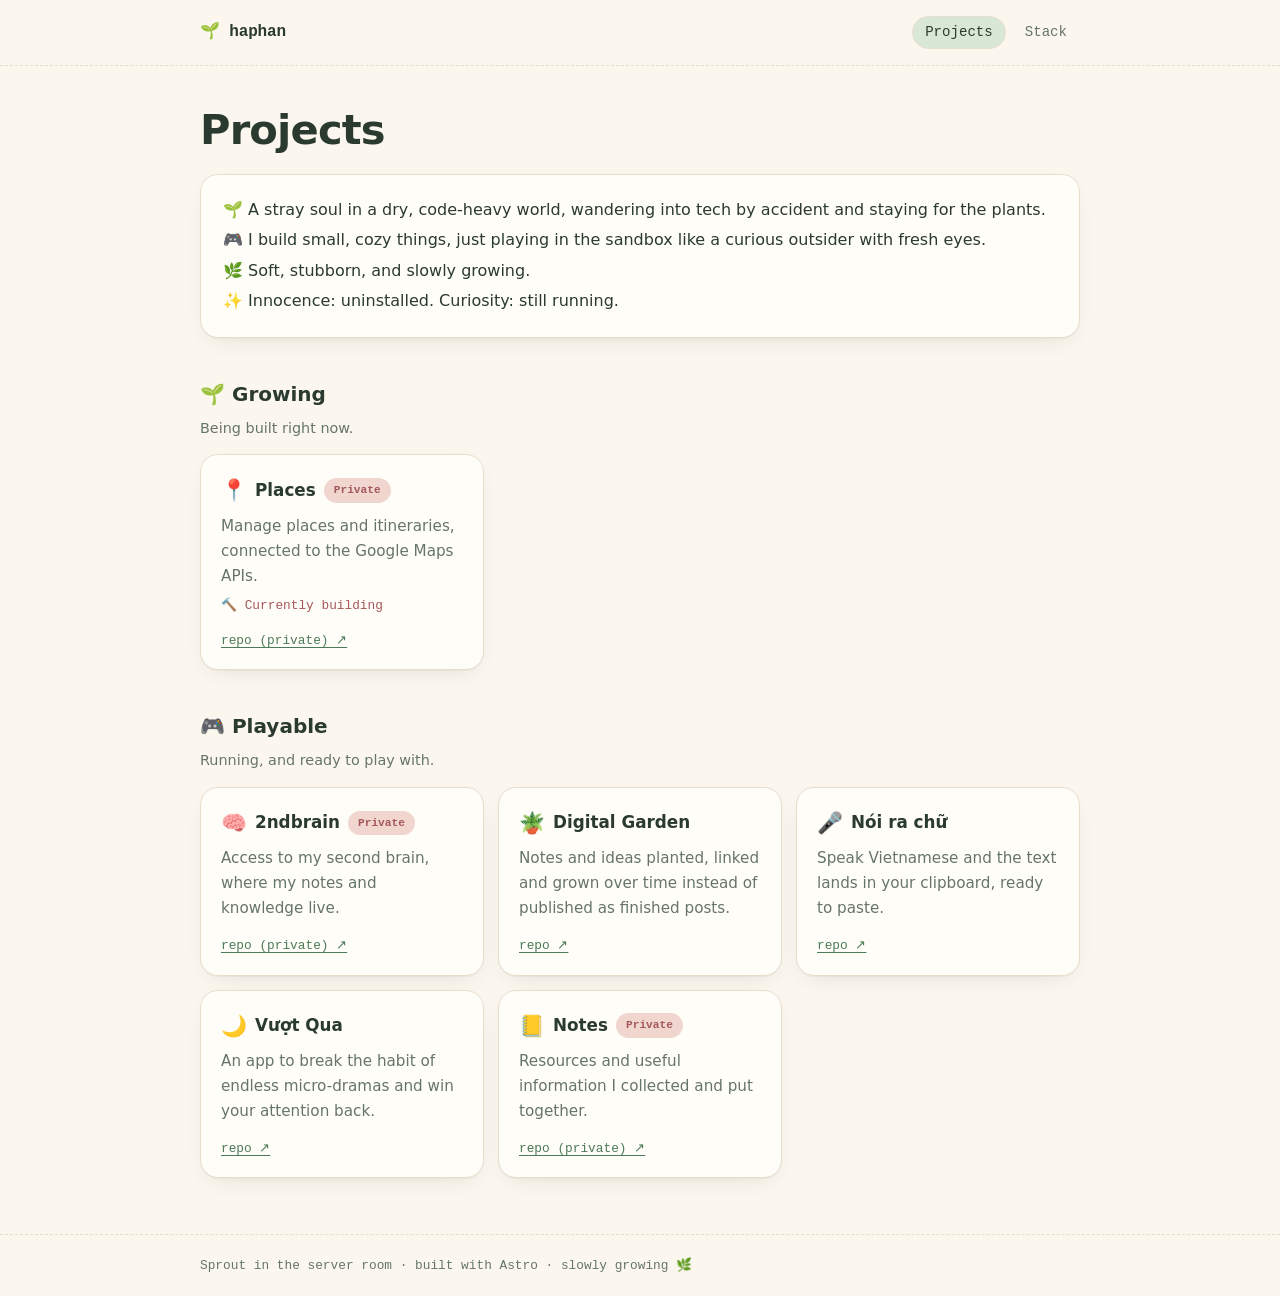
==== index.html @ ba57f2a8 "Add Projects and Stack pages (static build) Co-Authored-By: Claude Sonnet 5.5 <noreply@anthropic.com" ====
<!doctype html><title>Redirecting to: /projects/</title><meta http-equiv="refresh" content="0;url=/projects/"><meta name="robots" content="noindex"><link rel="canonical" href="https://haphanhp.github.io/projects/"><body>	<a href="/projects/">Redirecting from <code>/</code> to <code>/projects/</code></a></body>
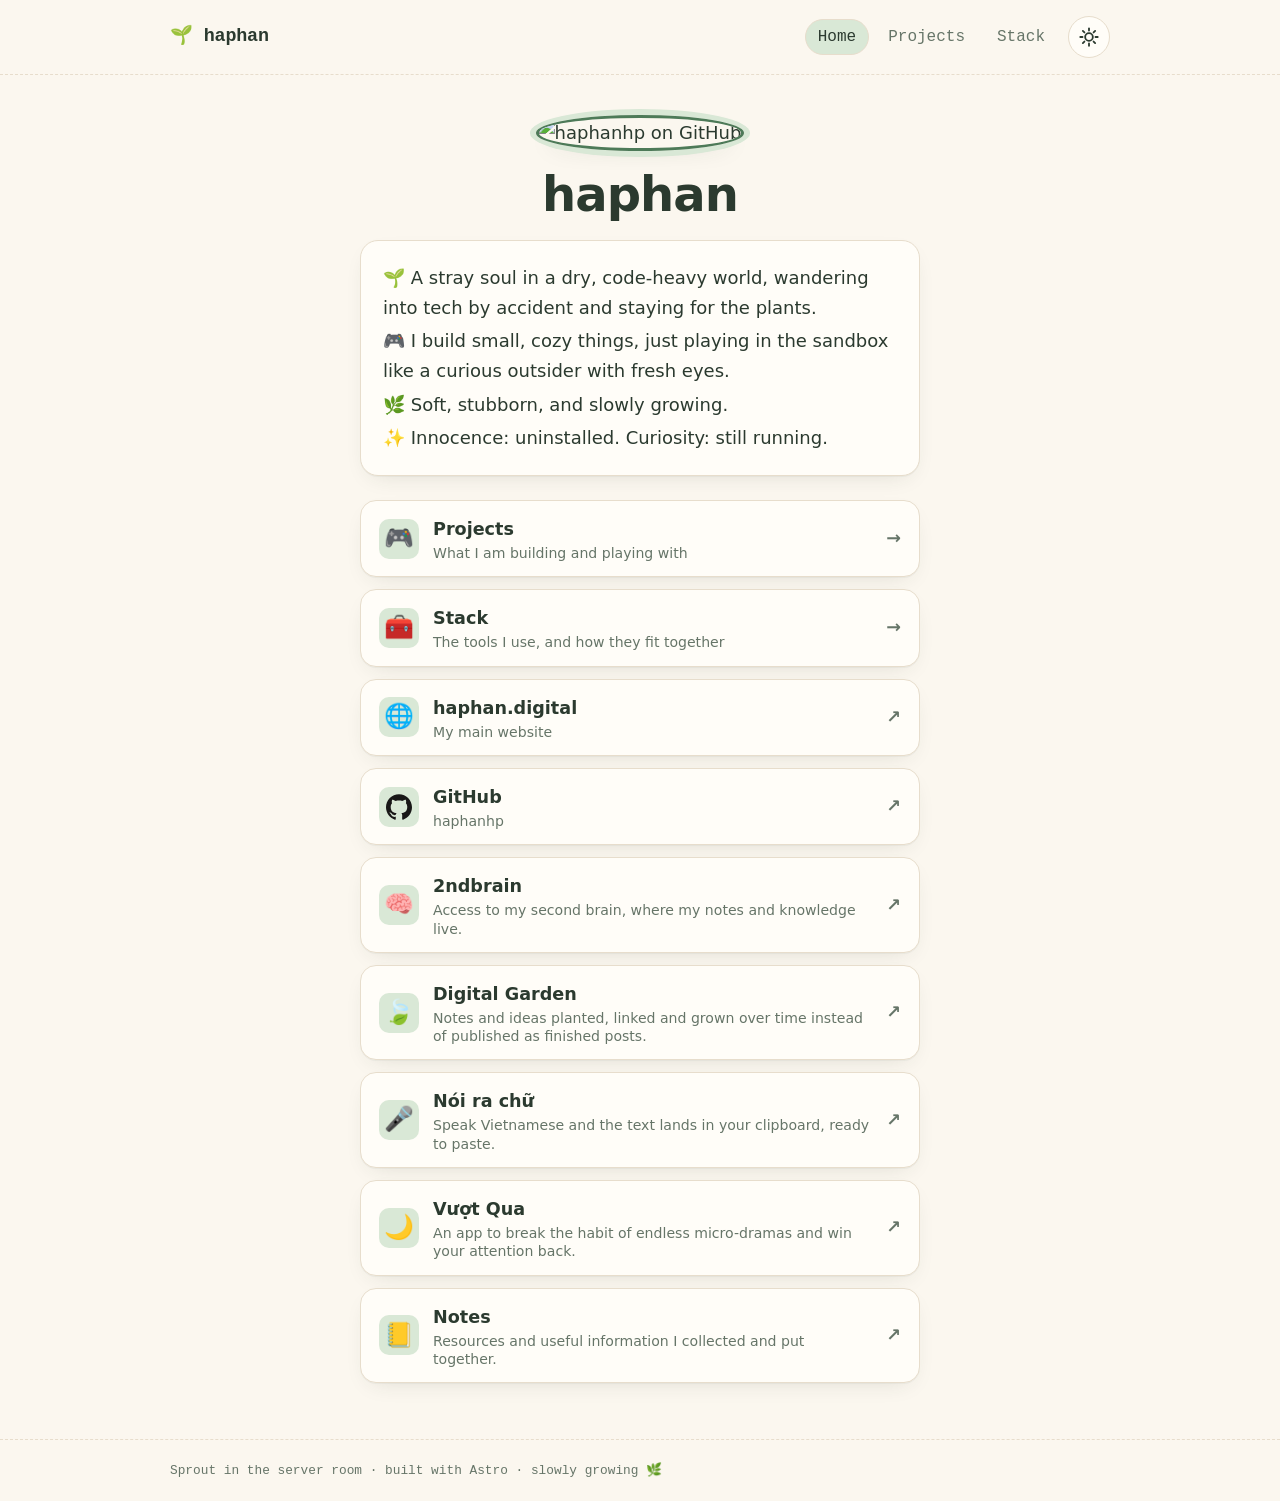
==== commit e07cdd27: "Update pages: home linktree, correct VS Code logo, hover glow, lighter dark surfaces Co-Authored-By:" ====
--- a/index.html
+++ b/index.html
@@ -1 +1,25 @@
-<!doctype html><title>Redirecting to: /projects/</title><meta http-equiv="refresh" content="0;url=/projects/"><meta name="robots" content="noindex"><link rel="canonical" href="https://haphanhp.github.io/projects/"><body>	<a href="/projects/">Redirecting from <code>/</code> to <code>/projects/</code></a></body>+<!DOCTYPE html><html lang="en"> <head><meta charset="utf-8"><meta name="viewport" content="width=device-width, initial-scale=1"><title>Home · haphan</title><meta name="description" content="Small, cozy things, slowly growing."><meta name="color-scheme" content="light dark"><script>
+      (function () {
+        try {
+          var t = null;
+          try { t = localStorage.getItem("theme"); } catch (e) {}
+          if (t !== "light" && t !== "dark") t = window.matchMedia("(prefers-color-scheme: dark)").matches ? "dark" : "light";
+          document.documentElement.setAttribute("data-theme", t);
+        } catch (e) {}
+      })();
+    </script><link rel="icon" type="image/svg+xml" href="/favicon.svg"><link rel="stylesheet" href="/_astro/index._PMOtdfF.css"></head> <body> <header class="site-header"> <a class="brand" href="https://haphan.digital" rel="noopener" title="haphan.digital"><span class="sprout" aria-hidden="true">🌱</span> haphan</a> <div class="header-right"> <nav aria-label="Main"> <a href="/" aria-current="page">Home</a><a href="/projects/">Projects</a><a href="/stack/">Stack</a> </nav> <button class="theme-toggle" id="theme-toggle" type="button" aria-label="Switch between light and dark mode" title="Light / dark mode"> <svg class="sun" viewBox="0 0 24 24" fill="none" stroke="currentColor" stroke-width="2" stroke-linecap="round" aria-hidden="true"><circle cx="12" cy="12" r="4.2"></circle><path d="M12 2.5v2.4M12 19.1v2.4M2.5 12h2.4M19.1 12h2.4M5.3 5.3l1.7 1.7M17 17l1.7 1.7M5.3 18.7L7 17M17 7l1.7-1.7"></path></svg> <svg class="moon" viewBox="0 0 24 24" fill="none" stroke="currentColor" stroke-width="2" stroke-linecap="round" stroke-linejoin="round" aria-hidden="true"><path d="M20.5 14.2A8.5 8.5 0 1 1 9.8 3.5a6.8 6.8 0 0 0 10.7 10.7z"></path></svg> </button> </div> </header> <script>
+      (function () {
+        var root = document.documentElement;
+        var btn = document.getElementById("theme-toggle");
+        function current() {
+          var t = root.getAttribute("data-theme");
+          if (t) return t;
+          return window.matchMedia("(prefers-color-scheme: dark)").matches ? "dark" : "light";
+        }
+        btn.addEventListener("click", function () {
+          var next = current() === "dark" ? "light" : "dark";
+          root.setAttribute("data-theme", next);
+          try { localStorage.setItem("theme", next); } catch (e) {}
+        });
+      })();
+    </script> <main>  <div class="home"> <img class="avatar" src="https://github.com/haphanhp.png?size=224" alt="haphanhp on GitHub" width="112" height="112"> <h1>haphan</h1> <div class="bio"> <p>🌱 A stray soul in a dry, code-heavy world, wandering into tech by accident and staying for the plants.</p> <p>🎮 I build small, cozy things, just playing in the sandbox like a curious outsider with fresh eyes.</p> <p>🌿 Soft, stubborn, and slowly growing.</p> <p>✨ Innocence: uninstalled. Curiosity: still running.</p> </div> <ul class="links"> <li> <a class="link-btn" href="/projects/"> <span class="lb-icon" aria-hidden="true">🎮</span> <span>Projects<small>What I am building and playing with</small></span> <span class="arrow" aria-hidden="true">→</span> </a> </li><li> <a class="link-btn" href="/stack/"> <span class="lb-icon" aria-hidden="true">🧰</span> <span>Stack<small>The tools I use, and how they fit together</small></span> <span class="arrow" aria-hidden="true">→</span> </a> </li><li> <a class="link-btn" href="https://haphan.digital" target="_blank" rel="noopener"> <span class="lb-icon" aria-hidden="true">🌐</span> <span>haphan.digital<small>My main website</small></span> <span class="arrow" aria-hidden="true">↗</span> </a> </li><li> <a class="link-btn" href="https://github.com/haphanhp" target="_blank" rel="noopener"> <span class="lb-icon" aria-hidden="true"><img src="/logos/github.svg" alt=""></span> <span>GitHub<small>haphanhp</small></span> <span class="arrow" aria-hidden="true">↗</span> </a> </li><li> <a class="link-btn" href="https://2ndbrain.haphan.digital/" target="_blank" rel="noopener"> <span class="lb-icon" aria-hidden="true">🧠</span> <span>2ndbrain<small>Access to my second brain, where my notes and knowledge live.</small></span> <span class="arrow" aria-hidden="true">↗</span> </a> </li><li> <a class="link-btn" href="https://garden.haphan.digital/" target="_blank" rel="noopener"> <span class="lb-icon" aria-hidden="true">🍃</span> <span>Digital Garden<small>Notes and ideas planted, linked and grown over time instead of published as finished posts.</small></span> <span class="arrow" aria-hidden="true">↗</span> </a> </li><li> <a class="link-btn" href="https://speech-to-text-iota-black.vercel.app/" target="_blank" rel="noopener"> <span class="lb-icon" aria-hidden="true">🎤</span> <span>Nói ra chữ<small>Speak Vietnamese and the text lands in your clipboard, ready to paste.</small></span> <span class="arrow" aria-hidden="true">↗</span> </a> </li><li> <a class="link-btn" href="https://vuot-qua.vercel.app/" target="_blank" rel="noopener"> <span class="lb-icon" aria-hidden="true">🌙</span> <span>Vượt Qua<small>An app to break the habit of endless micro-dramas and win your attention back.</small></span> <span class="arrow" aria-hidden="true">↗</span> </a> </li><li> <a class="link-btn" href="https://notes.haphan.digital/" target="_blank" rel="noopener"> <span class="lb-icon" aria-hidden="true">📒</span> <span>Notes<small>Resources and useful information I collected and put together.</small></span> <span class="arrow" aria-hidden="true">↗</span> </a> </li> </ul> </div>  </main> <footer class="site-footer"> <span>Sprout in the server room · built with Astro · slowly growing 🌿</span> </footer> </body></html>
--- a/_astro/index._PMOtdfF.css
+++ b/_astro/index._PMOtdfF.css
@@ -0,0 +1 @@
+:root{--bg: #fbf7ef;--surface: #fffdf8;--ink: #2b3a2f;--muted: #667568;--sage: #d9e8d6;--sage-deep: #4d7a58;--rose: #f1d6d0;--rose-deep: #a4585a;--line: #e7ddcc;--shadow: 0 1px 0 rgba(43, 58, 47, .04), 0 8px 24px -12px rgba(43, 58, 47, .18);--glow: rgba(77, 122, 88, .5);--radius: 18px;--sans: ui-rounded, "Nunito", "Segoe UI", system-ui, -apple-system, sans-serif;--mono: ui-monospace, "JetBrains Mono", "SF Mono", Menlo, Consolas, monospace}@media(prefers-color-scheme:dark){:root:not([data-theme=light]){--bg: #0f1612;--surface: #263729;--ink: #e9f0e7;--muted: #a0b0a2;--sage: #33513d;--sage-deep: #93c9a0;--rose: #47302f;--rose-deep: #e8a9a4;--line: #3a5040;--shadow: 0 1px 0 rgba(255, 255, 255, .04) inset, 0 10px 28px -12px rgba(0, 0, 0, .7);--glow: rgba(147, 201, 160, .65)}}:root[data-theme=dark]{--bg: #0f1612;--surface: #263729;--ink: #e9f0e7;--muted: #a0b0a2;--sage: #33513d;--sage-deep: #93c9a0;--rose: #47302f;--rose-deep: #e8a9a4;--line: #3a5040;--shadow: 0 1px 0 rgba(255, 255, 255, .04) inset, 0 10px 28px -12px rgba(0, 0, 0, .7);--glow: rgba(147, 201, 160, .65)}*{box-sizing:border-box}html{-webkit-text-size-adjust:100%}body{margin:0;background:var(--bg);color:var(--ink);font:18px/1.65 var(--sans);min-height:100vh;display:flex;flex-direction:column}a{color:var(--sage-deep);text-decoration-thickness:1px;text-underline-offset:3px}a:hover{color:var(--rose-deep)}:focus-visible{outline:2px solid var(--rose-deep);outline-offset:3px;border-radius:6px}.site-header{display:flex;align-items:center;justify-content:space-between;gap:16px;padding:16px max(16px,calc((100vw - 940px)/2));border-bottom:1px dashed var(--line)}.brand{font-size:1.15rem;font-family:var(--mono);font-weight:700;color:var(--ink);text-decoration:none;letter-spacing:-.01em}.brand:hover{color:var(--ink)}.sprout{display:inline-block;transition:transform .4s ease}.brand:hover .sprout{transform:rotate(-12deg) scale(1.15)}.theme-toggle{display:inline-flex;align-items:center;justify-content:center;width:42px;height:42px;padding:0;border-radius:999px;border:1px solid var(--line);background:var(--surface);color:var(--ink);cursor:pointer;transition:background .2s,transform .2s}.theme-toggle:hover{background:var(--sage);transform:rotate(-12deg)}.theme-toggle svg{width:22px;height:22px}.theme-toggle .moon{display:none}:root[data-theme=dark] .theme-toggle .sun{display:none}:root[data-theme=dark] .theme-toggle .moon{display:inline}.header-right{display:flex;align-items:center;gap:10px;flex-wrap:wrap;justify-content:flex-end}.site-header nav{display:flex;gap:6px;flex-wrap:wrap}.site-header nav a{font-family:var(--mono);font-size:1rem;color:var(--muted);text-decoration:none;padding:4px 12px;border-radius:999px;border:1px solid transparent;transition:background .2s,color .2s}.site-header nav a:hover{background:var(--sage);color:var(--ink)}.site-header nav a[aria-current=page]{background:var(--sage);color:var(--ink);border-color:var(--line)}main{width:min(940px,100% - 32px);margin:0 auto;padding:40px 0 56px;flex:1}h1{font-size:clamp(2.2rem,6vw,3rem);line-height:1.15;margin:0 0 8px;letter-spacing:-.02em}h2{font-size:1.45rem;margin:40px 0 6px;display:flex;align-items:center;gap:8px}.lede{color:var(--muted);margin:0 0 24px;font-family:var(--mono);font-size:.92rem}.bio{background:var(--surface);border:1px solid var(--line);border-radius:var(--radius);padding:18px 22px;margin:20px 0 8px;box-shadow:var(--shadow)}.bio p{margin:4px 0}.group-note{color:var(--muted);font-size:.9rem;margin:0 0 14px}.grid{display:grid;gap:14px;grid-template-columns:repeat(auto-fill,minmax(280px,1fr))}.card{background:var(--surface);border:1px solid var(--line);border-radius:var(--radius);padding:18px 20px;box-shadow:var(--shadow);display:flex;flex-direction:column;gap:6px;transition:transform .2s ease,border-color .2s ease}.card:hover{transform:translateY(-2px);border-color:var(--sage-deep)}.card h3{margin:0;font-size:1.25rem;display:flex;align-items:center;gap:8px;flex-wrap:wrap}.card h3 a{color:var(--ink);text-decoration:none}.card h3 a:hover{color:var(--sage-deep);text-decoration:underline}.card .icon{font-size:1.7rem}.card p{margin:0;color:var(--muted);font-size:1.02rem}.card p.note{color:var(--rose-deep);font-family:var(--mono);font-size:.8rem}.card .foot{margin-top:auto;padding-top:8px;display:flex;gap:12px;flex-wrap:wrap;font-family:var(--mono);font-size:.8rem;color:var(--muted)}.badge{font-family:var(--mono);font-size:.7rem;padding:2px 9px;border-radius:999px;background:var(--rose);color:var(--rose-deep);border:1px solid transparent}.badge.todo{background:transparent;border:1px dashed var(--rose-deep)}.stack-group{margin-top:32px}.stack-group h2{margin-top:0}table.stack{width:100%;border-collapse:separate;border-spacing:0;background:var(--surface);border:1px solid var(--line);border-radius:var(--radius);overflow:hidden;box-shadow:var(--shadow)}table.stack td{padding:16px 18px;vertical-align:top;border-top:1px solid var(--line)}table.stack tr:first-child td{border-top:0}table.stack td.tool{width:36%;font-weight:600;font-size:1.12rem;white-space:nowrap}table.stack td.tool .icon{display:inline-block;width:40px;margin-right:12px;text-align:center;font-size:1.5rem;vertical-align:middle}table.stack td.tool .logo{display:inline-block;vertical-align:middle;width:40px;height:40px;padding:6px;margin-right:12px;object-fit:contain;background:#fff;border:1px solid var(--line);border-radius:10px}table.stack td.tool a{color:var(--ink);text-decoration:none}table.stack td.tool a:hover{color:var(--sage-deep);text-decoration:underline}table.stack td.how{color:var(--muted);font-size:1.05rem}table.stack tr:hover td{background:color-mix(in srgb,var(--sage) 35%,transparent)}tr.unconfirmed td{outline:1px dashed var(--rose-deep);outline-offset:-3px}.loop{margin-top:56px}.loop figure{margin:12px 0 0;background:var(--surface);border:1px solid var(--line);border-radius:var(--radius);padding:12px;box-shadow:var(--shadow)}.loop svg{width:100%;height:auto;display:block}.loop figcaption{color:var(--muted);font-size:1rem;padding:6px 10px 2px}.loop .node.brand{fill:#fff}.loop .node{fill:var(--sage);stroke:var(--sage-deep);stroke-width:1.5;transition:fill .2s}.loop g.n:hover .node{fill:var(--rose)}.loop .lbl{fill:var(--ink);font-family:var(--mono);font-size:16px;text-anchor:middle}.loop .lane{fill:var(--rose-deep);font-family:var(--mono);font-size:14px;letter-spacing:.06em;text-transform:uppercase}.loop .sub{fill:var(--muted);font-family:var(--mono);font-size:13px;text-anchor:middle}.loop svg.narrow{display:none}@media(max-width:640px){.loop svg.wide{display:none}.loop svg.narrow{display:block;max-width:360px;margin:0 auto}}.loop .verb{fill:var(--rose-deep);font-family:var(--mono);font-size:14px;text-anchor:middle}.loop .edge{fill:none;stroke:var(--sage-deep);stroke-width:1.6;stroke-dasharray:5 5}.loop .edge.draw{animation:dash 24s linear infinite}@keyframes dash{to{stroke-dashoffset:-400}}.loop marker path{fill:var(--sage-deep)}.site-footer{border-top:1px dashed var(--line);padding:20px max(16px,calc((100vw - 940px)/2));color:var(--muted);font-family:var(--mono);font-size:.8rem}@media(max-width:640px){table.stack,table.stack tbody,table.stack tr,table.stack td{display:block;width:100%}table.stack tr{padding:12px 16px;border-top:1px solid var(--line)}table.stack tr:first-child{border-top:0}table.stack td{padding:0;border:0!important}table.stack td.tool{width:100%;white-space:normal;margin-bottom:2px}}@media(prefers-reduced-motion:reduce){*,*:before,*:after{animation:none!important;transition:none!important}}table.stack td.tool .logo{transition:transform .25s ease,box-shadow .25s ease}table.stack tr:hover td.tool .logo{transform:scale(1.28);box-shadow:0 0 0 2px var(--sage-deep),0 0 22px 4px var(--glow)}table.stack td.tool .icon{transition:transform .25s ease,filter .25s ease}table.stack tr:hover td.tool .icon{transform:scale(1.28);filter:drop-shadow(0 0 8px var(--glow))}.card .icon{display:inline-block;transition:transform .25s ease,filter .25s ease}.card:hover .icon{transform:scale(1.3) rotate(-6deg);filter:drop-shadow(0 0 9px var(--glow))}.card:hover{box-shadow:var(--shadow),0 0 26px -6px var(--glow)}.loop g.n{transition:transform .25s ease;transform-box:fill-box;transform-origin:center;cursor:default}.loop g.n:hover{transform:scale(1.12)}.loop g.n:hover .node{filter:drop-shadow(0 0 10px var(--glow));stroke-width:2.5}.home{max-width:560px;margin:0 auto;text-align:center}.home .avatar{width:112px;height:112px;border-radius:50%;border:3px solid var(--sage-deep);box-shadow:0 0 0 6px var(--sage),var(--shadow);object-fit:cover}.home h1{margin:16px 0 4px}.home .bio{text-align:left;margin:18px 0 24px}.links{list-style:none;margin:0;padding:0;display:grid;gap:12px}.link-btn{display:flex;align-items:center;gap:14px;padding:14px 18px;background:var(--surface);border:1px solid var(--line);border-radius:16px;color:var(--ink);text-decoration:none;text-align:left;font-weight:600;font-size:1.1rem;box-shadow:var(--shadow);transition:transform .2s ease,border-color .2s ease,box-shadow .2s ease}.link-btn:hover{color:var(--ink);transform:translateY(-2px) scale(1.01);border-color:var(--sage-deep);box-shadow:var(--shadow),0 0 26px -6px var(--glow)}.link-btn .lb-icon{flex:none;width:40px;height:40px;display:grid;place-items:center;font-size:1.5rem;background:var(--sage);border-radius:10px;transition:transform .25s ease,filter .25s ease}.link-btn .lb-icon img{width:26px;height:26px;object-fit:contain}.link-btn:hover .lb-icon{transform:scale(1.2) rotate(-6deg);filter:drop-shadow(0 0 8px var(--glow))}.link-btn small{display:block;font-weight:400;color:var(--muted);font-size:.88rem;line-height:1.3}.link-btn .arrow{margin-left:auto;color:var(--muted)}
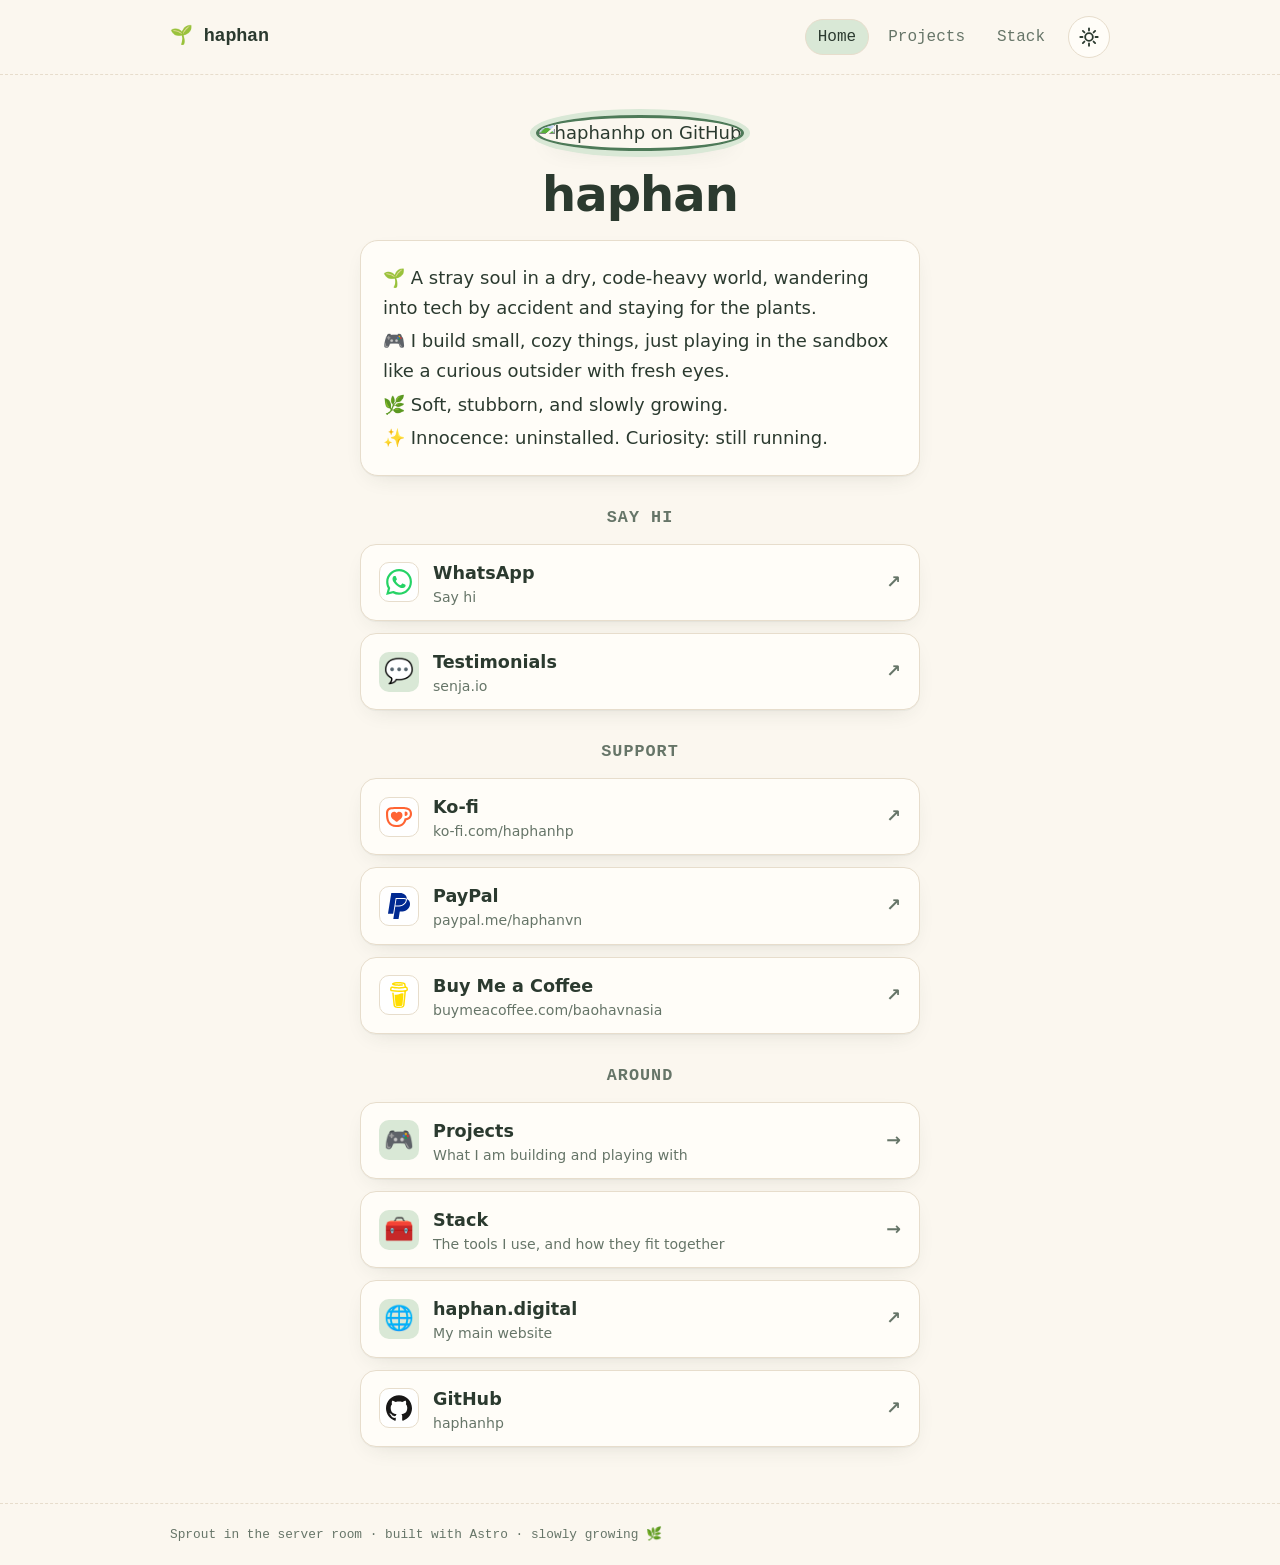
==== commit 78820465: "Update pages: contact and support links on home, no Private badge on cards Co-Authored-By: Claude So" ====
--- a/index.html
+++ b/index.html
@@ -7,7 +7,7 @@
           document.documentElement.setAttribute("data-theme", t);
         } catch (e) {}
       })();
-    </script><link rel="icon" type="image/svg+xml" href="/favicon.svg"><link rel="stylesheet" href="/_astro/index._PMOtdfF.css"></head> <body> <header class="site-header"> <a class="brand" href="https://haphan.digital" rel="noopener" title="haphan.digital"><span class="sprout" aria-hidden="true">🌱</span> haphan</a> <div class="header-right"> <nav aria-label="Main"> <a href="/" aria-current="page">Home</a><a href="/projects/">Projects</a><a href="/stack/">Stack</a> </nav> <button class="theme-toggle" id="theme-toggle" type="button" aria-label="Switch between light and dark mode" title="Light / dark mode"> <svg class="sun" viewBox="0 0 24 24" fill="none" stroke="currentColor" stroke-width="2" stroke-linecap="round" aria-hidden="true"><circle cx="12" cy="12" r="4.2"></circle><path d="M12 2.5v2.4M12 19.1v2.4M2.5 12h2.4M19.1 12h2.4M5.3 5.3l1.7 1.7M17 17l1.7 1.7M5.3 18.7L7 17M17 7l1.7-1.7"></path></svg> <svg class="moon" viewBox="0 0 24 24" fill="none" stroke="currentColor" stroke-width="2" stroke-linecap="round" stroke-linejoin="round" aria-hidden="true"><path d="M20.5 14.2A8.5 8.5 0 1 1 9.8 3.5a6.8 6.8 0 0 0 10.7 10.7z"></path></svg> </button> </div> </header> <script>
+    </script><link rel="icon" type="image/svg+xml" href="/favicon.svg"><link rel="stylesheet" href="/_astro/index.DZTR0yun.css"></head> <body> <header class="site-header"> <a class="brand" href="https://haphan.digital" rel="noopener" title="haphan.digital"><span class="sprout" aria-hidden="true">🌱</span> haphan</a> <div class="header-right"> <nav aria-label="Main"> <a href="/" aria-current="page">Home</a><a href="/projects/">Projects</a><a href="/stack/">Stack</a> </nav> <button class="theme-toggle" id="theme-toggle" type="button" aria-label="Switch between light and dark mode" title="Light / dark mode"> <svg class="sun" viewBox="0 0 24 24" fill="none" stroke="currentColor" stroke-width="2" stroke-linecap="round" aria-hidden="true"><circle cx="12" cy="12" r="4.2"></circle><path d="M12 2.5v2.4M12 19.1v2.4M2.5 12h2.4M19.1 12h2.4M5.3 5.3l1.7 1.7M17 17l1.7 1.7M5.3 18.7L7 17M17 7l1.7-1.7"></path></svg> <svg class="moon" viewBox="0 0 24 24" fill="none" stroke="currentColor" stroke-width="2" stroke-linecap="round" stroke-linejoin="round" aria-hidden="true"><path d="M20.5 14.2A8.5 8.5 0 1 1 9.8 3.5a6.8 6.8 0 0 0 10.7 10.7z"></path></svg> </button> </div> </header> <script>
       (function () {
         var root = document.documentElement;
         var btn = document.getElementById("theme-toggle");
@@ -22,4 +22,4 @@
           try { localStorage.setItem("theme", next); } catch (e) {}
         });
       })();
-    </script> <main>  <div class="home"> <img class="avatar" src="https://github.com/haphanhp.png?size=224" alt="haphanhp on GitHub" width="112" height="112"> <h1>haphan</h1> <div class="bio"> <p>🌱 A stray soul in a dry, code-heavy world, wandering into tech by accident and staying for the plants.</p> <p>🎮 I build small, cozy things, just playing in the sandbox like a curious outsider with fresh eyes.</p> <p>🌿 Soft, stubborn, and slowly growing.</p> <p>✨ Innocence: uninstalled. Curiosity: still running.</p> </div> <ul class="links"> <li> <a class="link-btn" href="/projects/"> <span class="lb-icon" aria-hidden="true">🎮</span> <span>Projects<small>What I am building and playing with</small></span> <span class="arrow" aria-hidden="true">→</span> </a> </li><li> <a class="link-btn" href="/stack/"> <span class="lb-icon" aria-hidden="true">🧰</span> <span>Stack<small>The tools I use, and how they fit together</small></span> <span class="arrow" aria-hidden="true">→</span> </a> </li><li> <a class="link-btn" href="https://haphan.digital" target="_blank" rel="noopener"> <span class="lb-icon" aria-hidden="true">🌐</span> <span>haphan.digital<small>My main website</small></span> <span class="arrow" aria-hidden="true">↗</span> </a> </li><li> <a class="link-btn" href="https://github.com/haphanhp" target="_blank" rel="noopener"> <span class="lb-icon" aria-hidden="true"><img src="/logos/github.svg" alt=""></span> <span>GitHub<small>haphanhp</small></span> <span class="arrow" aria-hidden="true">↗</span> </a> </li><li> <a class="link-btn" href="https://2ndbrain.haphan.digital/" target="_blank" rel="noopener"> <span class="lb-icon" aria-hidden="true">🧠</span> <span>2ndbrain<small>Access to my second brain, where my notes and knowledge live.</small></span> <span class="arrow" aria-hidden="true">↗</span> </a> </li><li> <a class="link-btn" href="https://garden.haphan.digital/" target="_blank" rel="noopener"> <span class="lb-icon" aria-hidden="true">🍃</span> <span>Digital Garden<small>Notes and ideas planted, linked and grown over time instead of published as finished posts.</small></span> <span class="arrow" aria-hidden="true">↗</span> </a> </li><li> <a class="link-btn" href="https://speech-to-text-iota-black.vercel.app/" target="_blank" rel="noopener"> <span class="lb-icon" aria-hidden="true">🎤</span> <span>Nói ra chữ<small>Speak Vietnamese and the text lands in your clipboard, ready to paste.</small></span> <span class="arrow" aria-hidden="true">↗</span> </a> </li><li> <a class="link-btn" href="https://vuot-qua.vercel.app/" target="_blank" rel="noopener"> <span class="lb-icon" aria-hidden="true">🌙</span> <span>Vượt Qua<small>An app to break the habit of endless micro-dramas and win your attention back.</small></span> <span class="arrow" aria-hidden="true">↗</span> </a> </li><li> <a class="link-btn" href="https://notes.haphan.digital/" target="_blank" rel="noopener"> <span class="lb-icon" aria-hidden="true">📒</span> <span>Notes<small>Resources and useful information I collected and put together.</small></span> <span class="arrow" aria-hidden="true">↗</span> </a> </li> </ul> </div>  </main> <footer class="site-footer"> <span>Sprout in the server room · built with Astro · slowly growing 🌿</span> </footer> </body></html>+    </script> <main>  <div class="home"> <img class="avatar" src="https://github.com/haphanhp.png?size=224" alt="haphanhp on GitHub" width="112" height="112"> <h1>haphan</h1> <div class="bio"> <p>🌱 A stray soul in a dry, code-heavy world, wandering into tech by accident and staying for the plants.</p> <p>🎮 I build small, cozy things, just playing in the sandbox like a curious outsider with fresh eyes.</p> <p>🌿 Soft, stubborn, and slowly growing.</p> <p>✨ Innocence: uninstalled. Curiosity: still running.</p> </div> <section class="link-section"> <h2>Say hi</h2> <ul class="links"> <li> <a class="link-btn" href="https://api.whatsapp.com/send?phone=84979433762&text=I%20saw%20your%20WhatsApp%20number%20and%20I%20would%20like%20to%20connect" target="_blank" rel="noopener"> <span class="lb-icon" aria-hidden="true"><img src="/logos/whatsapp.svg" alt=""></span> <span>WhatsApp<small>Say hi</small></span> <span class="arrow" aria-hidden="true">↗</span> </a> </li><li> <a class="link-btn" href="https://senja.io/p/haphan/WPMu8HK" target="_blank" rel="noopener"> <span class="lb-icon" aria-hidden="true">💬</span> <span>Testimonials<small>senja.io</small></span> <span class="arrow" aria-hidden="true">↗</span> </a> </li> </ul> </section><section class="link-section"> <h2>Support</h2> <ul class="links"> <li> <a class="link-btn" href="https://ko-fi.com/haphanhp" target="_blank" rel="noopener"> <span class="lb-icon" aria-hidden="true"><img src="/logos/kofi.svg" alt=""></span> <span>Ko-fi<small>ko-fi.com/haphanhp</small></span> <span class="arrow" aria-hidden="true">↗</span> </a> </li><li> <a class="link-btn" href="https://www.paypal.com/paypalme/haphanvn" target="_blank" rel="noopener"> <span class="lb-icon" aria-hidden="true"><img src="/logos/paypal.svg" alt=""></span> <span>PayPal<small>paypal.me/haphanvn</small></span> <span class="arrow" aria-hidden="true">↗</span> </a> </li><li> <a class="link-btn" href="https://www.buymeacoffee.com/baohavnasia" target="_blank" rel="noopener"> <span class="lb-icon" aria-hidden="true"><img src="/logos/buymeacoffee.svg" alt=""></span> <span>Buy Me a Coffee<small>buymeacoffee.com/baohavnasia</small></span> <span class="arrow" aria-hidden="true">↗</span> </a> </li> </ul> </section><section class="link-section"> <h2>Around</h2> <ul class="links"> <li> <a class="link-btn" href="/projects/"> <span class="lb-icon" aria-hidden="true">🎮</span> <span>Projects<small>What I am building and playing with</small></span> <span class="arrow" aria-hidden="true">→</span> </a> </li><li> <a class="link-btn" href="/stack/"> <span class="lb-icon" aria-hidden="true">🧰</span> <span>Stack<small>The tools I use, and how they fit together</small></span> <span class="arrow" aria-hidden="true">→</span> </a> </li><li> <a class="link-btn" href="https://haphan.digital" target="_blank" rel="noopener"> <span class="lb-icon" aria-hidden="true">🌐</span> <span>haphan.digital<small>My main website</small></span> <span class="arrow" aria-hidden="true">↗</span> </a> </li><li> <a class="link-btn" href="https://github.com/haphanhp" target="_blank" rel="noopener"> <span class="lb-icon" aria-hidden="true"><img src="/logos/github.svg" alt=""></span> <span>GitHub<small>haphanhp</small></span> <span class="arrow" aria-hidden="true">↗</span> </a> </li> </ul> </section> </div>  </main> <footer class="site-footer"> <span>Sprout in the server room · built with Astro · slowly growing 🌿</span> </footer> </body></html>
--- a/_astro/index.DZTR0yun.css
+++ b/_astro/index.DZTR0yun.css
@@ -0,0 +1 @@
+:root{--bg: #fbf7ef;--surface: #fffdf8;--ink: #2b3a2f;--muted: #667568;--sage: #d9e8d6;--sage-deep: #4d7a58;--rose: #f1d6d0;--rose-deep: #a4585a;--line: #e7ddcc;--shadow: 0 1px 0 rgba(43, 58, 47, .04), 0 8px 24px -12px rgba(43, 58, 47, .18);--glow: rgba(77, 122, 88, .5);--radius: 18px;--sans: ui-rounded, "Nunito", "Segoe UI", system-ui, -apple-system, sans-serif;--mono: ui-monospace, "JetBrains Mono", "SF Mono", Menlo, Consolas, monospace}@media(prefers-color-scheme:dark){:root:not([data-theme=light]){--bg: #0f1612;--surface: #263729;--ink: #e9f0e7;--muted: #a0b0a2;--sage: #33513d;--sage-deep: #93c9a0;--rose: #47302f;--rose-deep: #e8a9a4;--line: #3a5040;--shadow: 0 1px 0 rgba(255, 255, 255, .04) inset, 0 10px 28px -12px rgba(0, 0, 0, .7);--glow: rgba(147, 201, 160, .65)}}:root[data-theme=dark]{--bg: #0f1612;--surface: #263729;--ink: #e9f0e7;--muted: #a0b0a2;--sage: #33513d;--sage-deep: #93c9a0;--rose: #47302f;--rose-deep: #e8a9a4;--line: #3a5040;--shadow: 0 1px 0 rgba(255, 255, 255, .04) inset, 0 10px 28px -12px rgba(0, 0, 0, .7);--glow: rgba(147, 201, 160, .65)}*{box-sizing:border-box}html{-webkit-text-size-adjust:100%}body{margin:0;background:var(--bg);color:var(--ink);font:18px/1.65 var(--sans);min-height:100vh;display:flex;flex-direction:column}a{color:var(--sage-deep);text-decoration-thickness:1px;text-underline-offset:3px}a:hover{color:var(--rose-deep)}:focus-visible{outline:2px solid var(--rose-deep);outline-offset:3px;border-radius:6px}.site-header{display:flex;align-items:center;justify-content:space-between;gap:16px;padding:16px max(16px,calc((100vw - 940px)/2));border-bottom:1px dashed var(--line)}.brand{font-size:1.15rem;font-family:var(--mono);font-weight:700;color:var(--ink);text-decoration:none;letter-spacing:-.01em}.brand:hover{color:var(--ink)}.sprout{display:inline-block;transition:transform .4s ease}.brand:hover .sprout{transform:rotate(-12deg) scale(1.15)}.theme-toggle{display:inline-flex;align-items:center;justify-content:center;width:42px;height:42px;padding:0;border-radius:999px;border:1px solid var(--line);background:var(--surface);color:var(--ink);cursor:pointer;transition:background .2s,transform .2s}.theme-toggle:hover{background:var(--sage);transform:rotate(-12deg)}.theme-toggle svg{width:22px;height:22px}.theme-toggle .moon{display:none}:root[data-theme=dark] .theme-toggle .sun{display:none}:root[data-theme=dark] .theme-toggle .moon{display:inline}.header-right{display:flex;align-items:center;gap:10px;flex-wrap:wrap;justify-content:flex-end}.site-header nav{display:flex;gap:6px;flex-wrap:wrap}.site-header nav a{font-family:var(--mono);font-size:1rem;color:var(--muted);text-decoration:none;padding:4px 12px;border-radius:999px;border:1px solid transparent;transition:background .2s,color .2s}.site-header nav a:hover{background:var(--sage);color:var(--ink)}.site-header nav a[aria-current=page]{background:var(--sage);color:var(--ink);border-color:var(--line)}main{width:min(940px,100% - 32px);margin:0 auto;padding:40px 0 56px;flex:1}h1{font-size:clamp(2.2rem,6vw,3rem);line-height:1.15;margin:0 0 8px;letter-spacing:-.02em}h2{font-size:1.45rem;margin:40px 0 6px;display:flex;align-items:center;gap:8px}.lede{color:var(--muted);margin:0 0 24px;font-family:var(--mono);font-size:.92rem}.bio{background:var(--surface);border:1px solid var(--line);border-radius:var(--radius);padding:18px 22px;margin:20px 0 8px;box-shadow:var(--shadow)}.bio p{margin:4px 0}.group-note{color:var(--muted);font-size:.9rem;margin:0 0 14px}.grid{display:grid;gap:14px;grid-template-columns:repeat(auto-fill,minmax(280px,1fr))}.card{background:var(--surface);border:1px solid var(--line);border-radius:var(--radius);padding:18px 20px;box-shadow:var(--shadow);display:flex;flex-direction:column;gap:6px;transition:transform .2s ease,border-color .2s ease}.card:hover{transform:translateY(-2px);border-color:var(--sage-deep)}.card h3{margin:0;font-size:1.25rem;display:flex;align-items:center;gap:8px;flex-wrap:wrap}.card h3 a{color:var(--ink);text-decoration:none}.card h3 a:hover{color:var(--sage-deep);text-decoration:underline}.card .icon{font-size:1.7rem}.card p{margin:0;color:var(--muted);font-size:1.02rem}.card p.note{color:var(--rose-deep);font-family:var(--mono);font-size:.8rem}.card .foot{margin-top:auto;padding-top:8px;display:flex;gap:12px;flex-wrap:wrap;font-family:var(--mono);font-size:.8rem;color:var(--muted)}.badge{font-family:var(--mono);font-size:.7rem;padding:2px 9px;border-radius:999px;background:var(--rose);color:var(--rose-deep);border:1px solid transparent}.badge.todo{background:transparent;border:1px dashed var(--rose-deep)}.stack-group{margin-top:32px}.stack-group h2{margin-top:0}table.stack{width:100%;border-collapse:separate;border-spacing:0;background:var(--surface);border:1px solid var(--line);border-radius:var(--radius);overflow:hidden;box-shadow:var(--shadow)}table.stack td{padding:16px 18px;vertical-align:top;border-top:1px solid var(--line)}table.stack tr:first-child td{border-top:0}table.stack td.tool{width:36%;font-weight:600;font-size:1.12rem;white-space:nowrap}table.stack td.tool .icon{display:inline-block;width:40px;margin-right:12px;text-align:center;font-size:1.5rem;vertical-align:middle}table.stack td.tool .logo{display:inline-block;vertical-align:middle;width:40px;height:40px;padding:6px;margin-right:12px;object-fit:contain;background:#fff;border:1px solid var(--line);border-radius:10px}table.stack td.tool a{color:var(--ink);text-decoration:none}table.stack td.tool a:hover{color:var(--sage-deep);text-decoration:underline}table.stack td.how{color:var(--muted);font-size:1.05rem}table.stack tr:hover td{background:color-mix(in srgb,var(--sage) 35%,transparent)}tr.unconfirmed td{outline:1px dashed var(--rose-deep);outline-offset:-3px}.loop{margin-top:56px}.loop figure{margin:12px 0 0;background:var(--surface);border:1px solid var(--line);border-radius:var(--radius);padding:12px;box-shadow:var(--shadow)}.loop svg{width:100%;height:auto;display:block}.loop figcaption{color:var(--muted);font-size:1rem;padding:6px 10px 2px}.loop .node.brand{fill:#fff}.loop .node{fill:var(--sage);stroke:var(--sage-deep);stroke-width:1.5;transition:fill .2s}.loop g.n:hover .node{fill:var(--rose)}.loop .lbl{fill:var(--ink);font-family:var(--mono);font-size:16px;text-anchor:middle}.loop .lane{fill:var(--rose-deep);font-family:var(--mono);font-size:14px;letter-spacing:.06em;text-transform:uppercase}.loop .sub{fill:var(--muted);font-family:var(--mono);font-size:13px;text-anchor:middle}.loop svg.narrow{display:none}@media(max-width:640px){.loop svg.wide{display:none}.loop svg.narrow{display:block;max-width:360px;margin:0 auto}}.loop .verb{fill:var(--rose-deep);font-family:var(--mono);font-size:14px;text-anchor:middle}.loop .edge{fill:none;stroke:var(--sage-deep);stroke-width:1.6;stroke-dasharray:5 5}.loop .edge.draw{animation:dash 24s linear infinite}@keyframes dash{to{stroke-dashoffset:-400}}.loop marker path{fill:var(--sage-deep)}.site-footer{border-top:1px dashed var(--line);padding:20px max(16px,calc((100vw - 940px)/2));color:var(--muted);font-family:var(--mono);font-size:.8rem}@media(max-width:640px){table.stack,table.stack tbody,table.stack tr,table.stack td{display:block;width:100%}table.stack tr{padding:12px 16px;border-top:1px solid var(--line)}table.stack tr:first-child{border-top:0}table.stack td{padding:0;border:0!important}table.stack td.tool{width:100%;white-space:normal;margin-bottom:2px}}@media(prefers-reduced-motion:reduce){*,*:before,*:after{animation:none!important;transition:none!important}}table.stack td.tool .logo{transition:transform .25s ease,box-shadow .25s ease}table.stack tr:hover td.tool .logo{transform:scale(1.28);box-shadow:0 0 0 2px var(--sage-deep),0 0 22px 4px var(--glow)}table.stack td.tool .icon{transition:transform .25s ease,filter .25s ease}table.stack tr:hover td.tool .icon{transform:scale(1.28);filter:drop-shadow(0 0 8px var(--glow))}.card .icon{display:inline-block;transition:transform .25s ease,filter .25s ease}.card:hover .icon{transform:scale(1.3) rotate(-6deg);filter:drop-shadow(0 0 9px var(--glow))}.card:hover{box-shadow:var(--shadow),0 0 26px -6px var(--glow)}.loop g.n{transition:transform .25s ease;transform-box:fill-box;transform-origin:center;cursor:default}.loop g.n:hover{transform:scale(1.12)}.loop g.n:hover .node{filter:drop-shadow(0 0 10px var(--glow));stroke-width:2.5}.home{max-width:560px;margin:0 auto;text-align:center}.home .avatar{width:112px;height:112px;border-radius:50%;border:3px solid var(--sage-deep);box-shadow:0 0 0 6px var(--sage),var(--shadow);object-fit:cover}.home h1{margin:16px 0 4px}.home .bio{text-align:left;margin:18px 0 24px}.links{list-style:none;margin:0;padding:0;display:grid;gap:12px}.link-btn{display:flex;align-items:center;gap:14px;padding:14px 18px;background:var(--surface);border:1px solid var(--line);border-radius:16px;color:var(--ink);text-decoration:none;text-align:left;font-weight:600;font-size:1.1rem;box-shadow:var(--shadow);transition:transform .2s ease,border-color .2s ease,box-shadow .2s ease}.link-btn:hover{color:var(--ink);transform:translateY(-2px) scale(1.01);border-color:var(--sage-deep);box-shadow:var(--shadow),0 0 26px -6px var(--glow)}.link-btn .lb-icon{flex:none;width:40px;height:40px;display:grid;place-items:center;font-size:1.5rem;background:var(--sage);border-radius:10px;transition:transform .25s ease,filter .25s ease}.link-btn .lb-icon img{width:26px;height:26px;object-fit:contain}.link-btn:hover .lb-icon{transform:scale(1.2) rotate(-6deg);filter:drop-shadow(0 0 8px var(--glow))}.link-btn small{display:block;font-weight:400;color:var(--muted);font-size:.88rem;line-height:1.3}.link-btn .arrow{margin-left:auto;color:var(--muted)}.home .link-section h2{justify-content:center;margin:28px 0 12px;font-size:1.05rem;color:var(--muted);font-family:var(--mono);font-weight:600;letter-spacing:.06em;text-transform:uppercase}.link-btn .lb-icon:has(img){background:#fff;border:1px solid var(--line)}
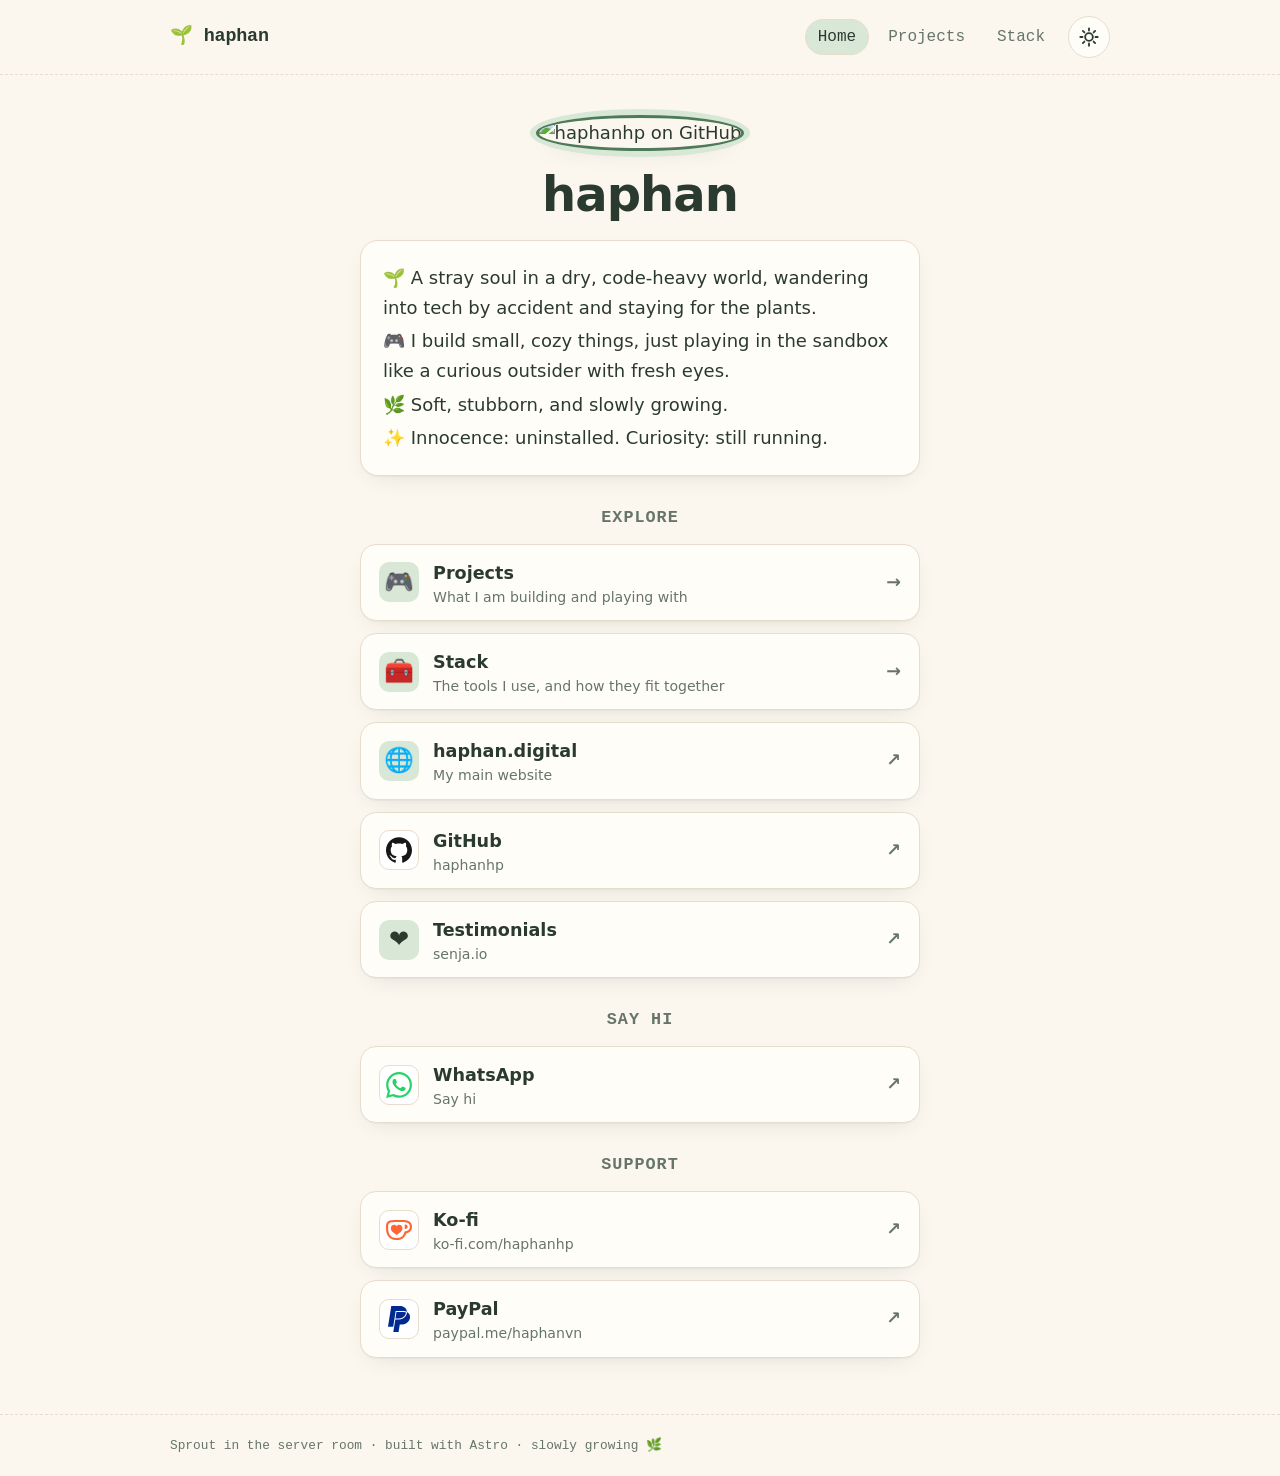
==== commit 4f12b240: "Update pages: home order, heart for Testimonials, no Buy Me a Coffee Co-Authored-By: Claude Sonnet 5" ====
--- a/index.html
+++ b/index.html
@@ -7,7 +7,7 @@
           document.documentElement.setAttribute("data-theme", t);
         } catch (e) {}
       })();
-    </script><link rel="icon" type="image/svg+xml" href="/favicon.svg"><link rel="stylesheet" href="/_astro/index.DZTR0yun.css"></head> <body> <header class="site-header"> <a class="brand" href="https://haphan.digital" rel="noopener" title="haphan.digital"><span class="sprout" aria-hidden="true">🌱</span> haphan</a> <div class="header-right"> <nav aria-label="Main"> <a href="/" aria-current="page">Home</a><a href="/projects/">Projects</a><a href="/stack/">Stack</a> </nav> <button class="theme-toggle" id="theme-toggle" type="button" aria-label="Switch between light and dark mode" title="Light / dark mode"> <svg class="sun" viewBox="0 0 24 24" fill="none" stroke="currentColor" stroke-width="2" stroke-linecap="round" aria-hidden="true"><circle cx="12" cy="12" r="4.2"></circle><path d="M12 2.5v2.4M12 19.1v2.4M2.5 12h2.4M19.1 12h2.4M5.3 5.3l1.7 1.7M17 17l1.7 1.7M5.3 18.7L7 17M17 7l1.7-1.7"></path></svg> <svg class="moon" viewBox="0 0 24 24" fill="none" stroke="currentColor" stroke-width="2" stroke-linecap="round" stroke-linejoin="round" aria-hidden="true"><path d="M20.5 14.2A8.5 8.5 0 1 1 9.8 3.5a6.8 6.8 0 0 0 10.7 10.7z"></path></svg> </button> </div> </header> <script>
+    </script><link rel="icon" type="image/svg+xml" href="/favicon.svg"><link rel="stylesheet" href="/_astro/index.BOtT-D8Y.css"></head> <body> <header class="site-header"> <a class="brand" href="https://haphan.digital" rel="noopener" title="haphan.digital"><span class="sprout" aria-hidden="true">🌱</span> haphan</a> <div class="header-right"> <nav aria-label="Main"> <a href="/" aria-current="page">Home</a><a href="/projects/">Projects</a><a href="/stack/">Stack</a> </nav> <button class="theme-toggle" id="theme-toggle" type="button" aria-label="Switch between light and dark mode" title="Light / dark mode"> <svg class="sun" viewBox="0 0 24 24" fill="none" stroke="currentColor" stroke-width="2" stroke-linecap="round" aria-hidden="true"><circle cx="12" cy="12" r="4.2"></circle><path d="M12 2.5v2.4M12 19.1v2.4M2.5 12h2.4M19.1 12h2.4M5.3 5.3l1.7 1.7M17 17l1.7 1.7M5.3 18.7L7 17M17 7l1.7-1.7"></path></svg> <svg class="moon" viewBox="0 0 24 24" fill="none" stroke="currentColor" stroke-width="2" stroke-linecap="round" stroke-linejoin="round" aria-hidden="true"><path d="M20.5 14.2A8.5 8.5 0 1 1 9.8 3.5a6.8 6.8 0 0 0 10.7 10.7z"></path></svg> </button> </div> </header> <script>
       (function () {
         var root = document.documentElement;
         var btn = document.getElementById("theme-toggle");
@@ -22,4 +22,4 @@
           try { localStorage.setItem("theme", next); } catch (e) {}
         });
       })();
-    </script> <main>  <div class="home"> <img class="avatar" src="https://github.com/haphanhp.png?size=224" alt="haphanhp on GitHub" width="112" height="112"> <h1>haphan</h1> <div class="bio"> <p>🌱 A stray soul in a dry, code-heavy world, wandering into tech by accident and staying for the plants.</p> <p>🎮 I build small, cozy things, just playing in the sandbox like a curious outsider with fresh eyes.</p> <p>🌿 Soft, stubborn, and slowly growing.</p> <p>✨ Innocence: uninstalled. Curiosity: still running.</p> </div> <section class="link-section"> <h2>Say hi</h2> <ul class="links"> <li> <a class="link-btn" href="https://api.whatsapp.com/send?phone=84979433762&text=I%20saw%20your%20WhatsApp%20number%20and%20I%20would%20like%20to%20connect" target="_blank" rel="noopener"> <span class="lb-icon" aria-hidden="true"><img src="/logos/whatsapp.svg" alt=""></span> <span>WhatsApp<small>Say hi</small></span> <span class="arrow" aria-hidden="true">↗</span> </a> </li><li> <a class="link-btn" href="https://senja.io/p/haphan/WPMu8HK" target="_blank" rel="noopener"> <span class="lb-icon" aria-hidden="true">💬</span> <span>Testimonials<small>senja.io</small></span> <span class="arrow" aria-hidden="true">↗</span> </a> </li> </ul> </section><section class="link-section"> <h2>Support</h2> <ul class="links"> <li> <a class="link-btn" href="https://ko-fi.com/haphanhp" target="_blank" rel="noopener"> <span class="lb-icon" aria-hidden="true"><img src="/logos/kofi.svg" alt=""></span> <span>Ko-fi<small>ko-fi.com/haphanhp</small></span> <span class="arrow" aria-hidden="true">↗</span> </a> </li><li> <a class="link-btn" href="https://www.paypal.com/paypalme/haphanvn" target="_blank" rel="noopener"> <span class="lb-icon" aria-hidden="true"><img src="/logos/paypal.svg" alt=""></span> <span>PayPal<small>paypal.me/haphanvn</small></span> <span class="arrow" aria-hidden="true">↗</span> </a> </li><li> <a class="link-btn" href="https://www.buymeacoffee.com/baohavnasia" target="_blank" rel="noopener"> <span class="lb-icon" aria-hidden="true"><img src="/logos/buymeacoffee.svg" alt=""></span> <span>Buy Me a Coffee<small>buymeacoffee.com/baohavnasia</small></span> <span class="arrow" aria-hidden="true">↗</span> </a> </li> </ul> </section><section class="link-section"> <h2>Around</h2> <ul class="links"> <li> <a class="link-btn" href="/projects/"> <span class="lb-icon" aria-hidden="true">🎮</span> <span>Projects<small>What I am building and playing with</small></span> <span class="arrow" aria-hidden="true">→</span> </a> </li><li> <a class="link-btn" href="/stack/"> <span class="lb-icon" aria-hidden="true">🧰</span> <span>Stack<small>The tools I use, and how they fit together</small></span> <span class="arrow" aria-hidden="true">→</span> </a> </li><li> <a class="link-btn" href="https://haphan.digital" target="_blank" rel="noopener"> <span class="lb-icon" aria-hidden="true">🌐</span> <span>haphan.digital<small>My main website</small></span> <span class="arrow" aria-hidden="true">↗</span> </a> </li><li> <a class="link-btn" href="https://github.com/haphanhp" target="_blank" rel="noopener"> <span class="lb-icon" aria-hidden="true"><img src="/logos/github.svg" alt=""></span> <span>GitHub<small>haphanhp</small></span> <span class="arrow" aria-hidden="true">↗</span> </a> </li> </ul> </section> </div>  </main> <footer class="site-footer"> <span>Sprout in the server room · built with Astro · slowly growing 🌿</span> </footer> </body></html>+    </script> <main>  <div class="home"> <img class="avatar" src="https://github.com/haphanhp.png?size=224" alt="haphanhp on GitHub" width="112" height="112"> <h1>haphan</h1> <div class="bio"> <p>🌱 A stray soul in a dry, code-heavy world, wandering into tech by accident and staying for the plants.</p> <p>🎮 I build small, cozy things, just playing in the sandbox like a curious outsider with fresh eyes.</p> <p>🌿 Soft, stubborn, and slowly growing.</p> <p>✨ Innocence: uninstalled. Curiosity: still running.</p> </div> <section class="link-section"> <h2>Explore</h2> <ul class="links"> <li> <a class="link-btn" href="/projects/"> <span class="lb-icon" aria-hidden="true">🎮</span> <span>Projects<small>What I am building and playing with</small></span> <span class="arrow" aria-hidden="true">→</span> </a> </li><li> <a class="link-btn" href="/stack/"> <span class="lb-icon" aria-hidden="true">🧰</span> <span>Stack<small>The tools I use, and how they fit together</small></span> <span class="arrow" aria-hidden="true">→</span> </a> </li><li> <a class="link-btn" href="https://haphan.digital" target="_blank" rel="noopener"> <span class="lb-icon" aria-hidden="true">🌐</span> <span>haphan.digital<small>My main website</small></span> <span class="arrow" aria-hidden="true">↗</span> </a> </li><li> <a class="link-btn" href="https://github.com/haphanhp" target="_blank" rel="noopener"> <span class="lb-icon" aria-hidden="true"><img src="/logos/github.svg" alt=""></span> <span>GitHub<small>haphanhp</small></span> <span class="arrow" aria-hidden="true">↗</span> </a> </li> </ul> </section><section class="link-section">  <ul class="links"> <li> <a class="link-btn" href="https://senja.io/p/haphan/WPMu8HK" target="_blank" rel="noopener"> <span class="lb-icon" aria-hidden="true">❤️</span> <span>Testimonials<small>senja.io</small></span> <span class="arrow" aria-hidden="true">↗</span> </a> </li> </ul> </section><section class="link-section"> <h2>Say hi</h2> <ul class="links"> <li> <a class="link-btn" href="https://api.whatsapp.com/send?phone=84979433762&text=I%20saw%20your%20WhatsApp%20number%20and%20I%20would%20like%20to%20connect" target="_blank" rel="noopener"> <span class="lb-icon" aria-hidden="true"><img src="/logos/whatsapp.svg" alt=""></span> <span>WhatsApp<small>Say hi</small></span> <span class="arrow" aria-hidden="true">↗</span> </a> </li> </ul> </section><section class="link-section"> <h2>Support</h2> <ul class="links"> <li> <a class="link-btn" href="https://ko-fi.com/haphanhp" target="_blank" rel="noopener"> <span class="lb-icon" aria-hidden="true"><img src="/logos/kofi.svg" alt=""></span> <span>Ko-fi<small>ko-fi.com/haphanhp</small></span> <span class="arrow" aria-hidden="true">↗</span> </a> </li><li> <a class="link-btn" href="https://www.paypal.com/paypalme/haphanvn" target="_blank" rel="noopener"> <span class="lb-icon" aria-hidden="true"><img src="/logos/paypal.svg" alt=""></span> <span>PayPal<small>paypal.me/haphanvn</small></span> <span class="arrow" aria-hidden="true">↗</span> </a> </li> </ul> </section> </div>  </main> <footer class="site-footer"> <span>Sprout in the server room · built with Astro · slowly growing 🌿</span> </footer> </body></html>
--- a/_astro/index.BOtT-D8Y.css
+++ b/_astro/index.BOtT-D8Y.css
@@ -0,0 +1 @@
+:root{--bg: #fbf7ef;--surface: #fffdf8;--ink: #2b3a2f;--muted: #667568;--sage: #d9e8d6;--sage-deep: #4d7a58;--rose: #f1d6d0;--rose-deep: #a4585a;--line: #e7ddcc;--shadow: 0 1px 0 rgba(43, 58, 47, .04), 0 8px 24px -12px rgba(43, 58, 47, .18);--glow: rgba(77, 122, 88, .5);--radius: 18px;--sans: ui-rounded, "Nunito", "Segoe UI", system-ui, -apple-system, sans-serif;--mono: ui-monospace, "JetBrains Mono", "SF Mono", Menlo, Consolas, monospace}@media(prefers-color-scheme:dark){:root:not([data-theme=light]){--bg: #0f1612;--surface: #263729;--ink: #e9f0e7;--muted: #a0b0a2;--sage: #33513d;--sage-deep: #93c9a0;--rose: #47302f;--rose-deep: #e8a9a4;--line: #3a5040;--shadow: 0 1px 0 rgba(255, 255, 255, .04) inset, 0 10px 28px -12px rgba(0, 0, 0, .7);--glow: rgba(147, 201, 160, .65)}}:root[data-theme=dark]{--bg: #0f1612;--surface: #263729;--ink: #e9f0e7;--muted: #a0b0a2;--sage: #33513d;--sage-deep: #93c9a0;--rose: #47302f;--rose-deep: #e8a9a4;--line: #3a5040;--shadow: 0 1px 0 rgba(255, 255, 255, .04) inset, 0 10px 28px -12px rgba(0, 0, 0, .7);--glow: rgba(147, 201, 160, .65)}*{box-sizing:border-box}html{-webkit-text-size-adjust:100%}body{margin:0;background:var(--bg);color:var(--ink);font:18px/1.65 var(--sans);min-height:100vh;display:flex;flex-direction:column}a{color:var(--sage-deep);text-decoration-thickness:1px;text-underline-offset:3px}a:hover{color:var(--rose-deep)}:focus-visible{outline:2px solid var(--rose-deep);outline-offset:3px;border-radius:6px}.site-header{display:flex;align-items:center;justify-content:space-between;gap:16px;padding:16px max(16px,calc((100vw - 940px)/2));border-bottom:1px dashed var(--line)}.brand{font-size:1.15rem;font-family:var(--mono);font-weight:700;color:var(--ink);text-decoration:none;letter-spacing:-.01em}.brand:hover{color:var(--ink)}.sprout{display:inline-block;transition:transform .4s ease}.brand:hover .sprout{transform:rotate(-12deg) scale(1.15)}.theme-toggle{display:inline-flex;align-items:center;justify-content:center;width:42px;height:42px;padding:0;border-radius:999px;border:1px solid var(--line);background:var(--surface);color:var(--ink);cursor:pointer;transition:background .2s,transform .2s}.theme-toggle:hover{background:var(--sage);transform:rotate(-12deg)}.theme-toggle svg{width:22px;height:22px}.theme-toggle .moon{display:none}:root[data-theme=dark] .theme-toggle .sun{display:none}:root[data-theme=dark] .theme-toggle .moon{display:inline}.header-right{display:flex;align-items:center;gap:10px;flex-wrap:wrap;justify-content:flex-end}.site-header nav{display:flex;gap:6px;flex-wrap:wrap}.site-header nav a{font-family:var(--mono);font-size:1rem;color:var(--muted);text-decoration:none;padding:4px 12px;border-radius:999px;border:1px solid transparent;transition:background .2s,color .2s}.site-header nav a:hover{background:var(--sage);color:var(--ink)}.site-header nav a[aria-current=page]{background:var(--sage);color:var(--ink);border-color:var(--line)}main{width:min(940px,100% - 32px);margin:0 auto;padding:40px 0 56px;flex:1}h1{font-size:clamp(2.2rem,6vw,3rem);line-height:1.15;margin:0 0 8px;letter-spacing:-.02em}h2{font-size:1.45rem;margin:40px 0 6px;display:flex;align-items:center;gap:8px}.lede{color:var(--muted);margin:0 0 24px;font-family:var(--mono);font-size:.92rem}.bio{background:var(--surface);border:1px solid var(--line);border-radius:var(--radius);padding:18px 22px;margin:20px 0 8px;box-shadow:var(--shadow)}.bio p{margin:4px 0}.group-note{color:var(--muted);font-size:.9rem;margin:0 0 14px}.grid{display:grid;gap:14px;grid-template-columns:repeat(auto-fill,minmax(280px,1fr))}.card{background:var(--surface);border:1px solid var(--line);border-radius:var(--radius);padding:18px 20px;box-shadow:var(--shadow);display:flex;flex-direction:column;gap:6px;transition:transform .2s ease,border-color .2s ease}.card:hover{transform:translateY(-2px);border-color:var(--sage-deep)}.card h3{margin:0;font-size:1.25rem;display:flex;align-items:center;gap:8px;flex-wrap:wrap}.card h3 a{color:var(--ink);text-decoration:none}.card h3 a:hover{color:var(--sage-deep);text-decoration:underline}.card .icon{font-size:1.7rem}.card p{margin:0;color:var(--muted);font-size:1.02rem}.card p.note{color:var(--rose-deep);font-family:var(--mono);font-size:.8rem}.card .foot{margin-top:auto;padding-top:8px;display:flex;gap:12px;flex-wrap:wrap;font-family:var(--mono);font-size:.8rem;color:var(--muted)}.badge{font-family:var(--mono);font-size:.7rem;padding:2px 9px;border-radius:999px;background:var(--rose);color:var(--rose-deep);border:1px solid transparent}.badge.todo{background:transparent;border:1px dashed var(--rose-deep)}.stack-group{margin-top:32px}.stack-group h2{margin-top:0}table.stack{width:100%;border-collapse:separate;border-spacing:0;background:var(--surface);border:1px solid var(--line);border-radius:var(--radius);overflow:hidden;box-shadow:var(--shadow)}table.stack td{padding:16px 18px;vertical-align:top;border-top:1px solid var(--line)}table.stack tr:first-child td{border-top:0}table.stack td.tool{width:36%;font-weight:600;font-size:1.12rem;white-space:nowrap}table.stack td.tool .icon{display:inline-block;width:40px;margin-right:12px;text-align:center;font-size:1.5rem;vertical-align:middle}table.stack td.tool .logo{display:inline-block;vertical-align:middle;width:40px;height:40px;padding:6px;margin-right:12px;object-fit:contain;background:#fff;border:1px solid var(--line);border-radius:10px}table.stack td.tool a{color:var(--ink);text-decoration:none}table.stack td.tool a:hover{color:var(--sage-deep);text-decoration:underline}table.stack td.how{color:var(--muted);font-size:1.05rem}table.stack tr:hover td{background:color-mix(in srgb,var(--sage) 35%,transparent)}tr.unconfirmed td{outline:1px dashed var(--rose-deep);outline-offset:-3px}.loop{margin-top:56px}.loop figure{margin:12px 0 0;background:var(--surface);border:1px solid var(--line);border-radius:var(--radius);padding:12px;box-shadow:var(--shadow)}.loop svg{width:100%;height:auto;display:block}.loop figcaption{color:var(--muted);font-size:1rem;padding:6px 10px 2px}.loop .node.brand{fill:#fff}.loop .node{fill:var(--sage);stroke:var(--sage-deep);stroke-width:1.5;transition:fill .2s}.loop g.n:hover .node{fill:var(--rose)}.loop .lbl{fill:var(--ink);font-family:var(--mono);font-size:16px;text-anchor:middle}.loop .lane{fill:var(--rose-deep);font-family:var(--mono);font-size:14px;letter-spacing:.06em;text-transform:uppercase}.loop .sub{fill:var(--muted);font-family:var(--mono);font-size:13px;text-anchor:middle}.loop svg.narrow{display:none}@media(max-width:640px){.loop svg.wide{display:none}.loop svg.narrow{display:block;max-width:360px;margin:0 auto}}.loop .verb{fill:var(--rose-deep);font-family:var(--mono);font-size:14px;text-anchor:middle}.loop .edge{fill:none;stroke:var(--sage-deep);stroke-width:1.6;stroke-dasharray:5 5}.loop .edge.draw{animation:dash 24s linear infinite}@keyframes dash{to{stroke-dashoffset:-400}}.loop marker path{fill:var(--sage-deep)}.site-footer{border-top:1px dashed var(--line);padding:20px max(16px,calc((100vw - 940px)/2));color:var(--muted);font-family:var(--mono);font-size:.8rem}@media(max-width:640px){table.stack,table.stack tbody,table.stack tr,table.stack td{display:block;width:100%}table.stack tr{padding:12px 16px;border-top:1px solid var(--line)}table.stack tr:first-child{border-top:0}table.stack td{padding:0;border:0!important}table.stack td.tool{width:100%;white-space:normal;margin-bottom:2px}}@media(prefers-reduced-motion:reduce){*,*:before,*:after{animation:none!important;transition:none!important}}table.stack td.tool .logo{transition:transform .25s ease,box-shadow .25s ease}table.stack tr:hover td.tool .logo{transform:scale(1.28);box-shadow:0 0 0 2px var(--sage-deep),0 0 22px 4px var(--glow)}table.stack td.tool .icon{transition:transform .25s ease,filter .25s ease}table.stack tr:hover td.tool .icon{transform:scale(1.28);filter:drop-shadow(0 0 8px var(--glow))}.card .icon{display:inline-block;transition:transform .25s ease,filter .25s ease}.card:hover .icon{transform:scale(1.3) rotate(-6deg);filter:drop-shadow(0 0 9px var(--glow))}.card:hover{box-shadow:var(--shadow),0 0 26px -6px var(--glow)}.loop g.n{transition:transform .25s ease;transform-box:fill-box;transform-origin:center;cursor:default}.loop g.n:hover{transform:scale(1.12)}.loop g.n:hover .node{filter:drop-shadow(0 0 10px var(--glow));stroke-width:2.5}.home{max-width:560px;margin:0 auto;text-align:center}.home .avatar{width:112px;height:112px;border-radius:50%;border:3px solid var(--sage-deep);box-shadow:0 0 0 6px var(--sage),var(--shadow);object-fit:cover}.home h1{margin:16px 0 4px}.home .bio{text-align:left;margin:18px 0 24px}.links{list-style:none;margin:0;padding:0;display:grid;gap:12px}.link-btn{display:flex;align-items:center;gap:14px;padding:14px 18px;background:var(--surface);border:1px solid var(--line);border-radius:16px;color:var(--ink);text-decoration:none;text-align:left;font-weight:600;font-size:1.1rem;box-shadow:var(--shadow);transition:transform .2s ease,border-color .2s ease,box-shadow .2s ease}.link-btn:hover{color:var(--ink);transform:translateY(-2px) scale(1.01);border-color:var(--sage-deep);box-shadow:var(--shadow),0 0 26px -6px var(--glow)}.link-btn .lb-icon{flex:none;width:40px;height:40px;display:grid;place-items:center;font-size:1.5rem;background:var(--sage);border-radius:10px;transition:transform .25s ease,filter .25s ease}.link-btn .lb-icon img{width:26px;height:26px;object-fit:contain}.link-btn:hover .lb-icon{transform:scale(1.2) rotate(-6deg);filter:drop-shadow(0 0 8px var(--glow))}.link-btn small{display:block;font-weight:400;color:var(--muted);font-size:.88rem;line-height:1.3}.link-btn .arrow{margin-left:auto;color:var(--muted)}.home .link-section h2{justify-content:center;margin:28px 0 12px;font-size:1.05rem;color:var(--muted);font-family:var(--mono);font-weight:600;letter-spacing:.06em;text-transform:uppercase}.link-btn .lb-icon:has(img){background:#fff;border:1px solid var(--line)}.home .link-section+.link-section{margin-top:12px}
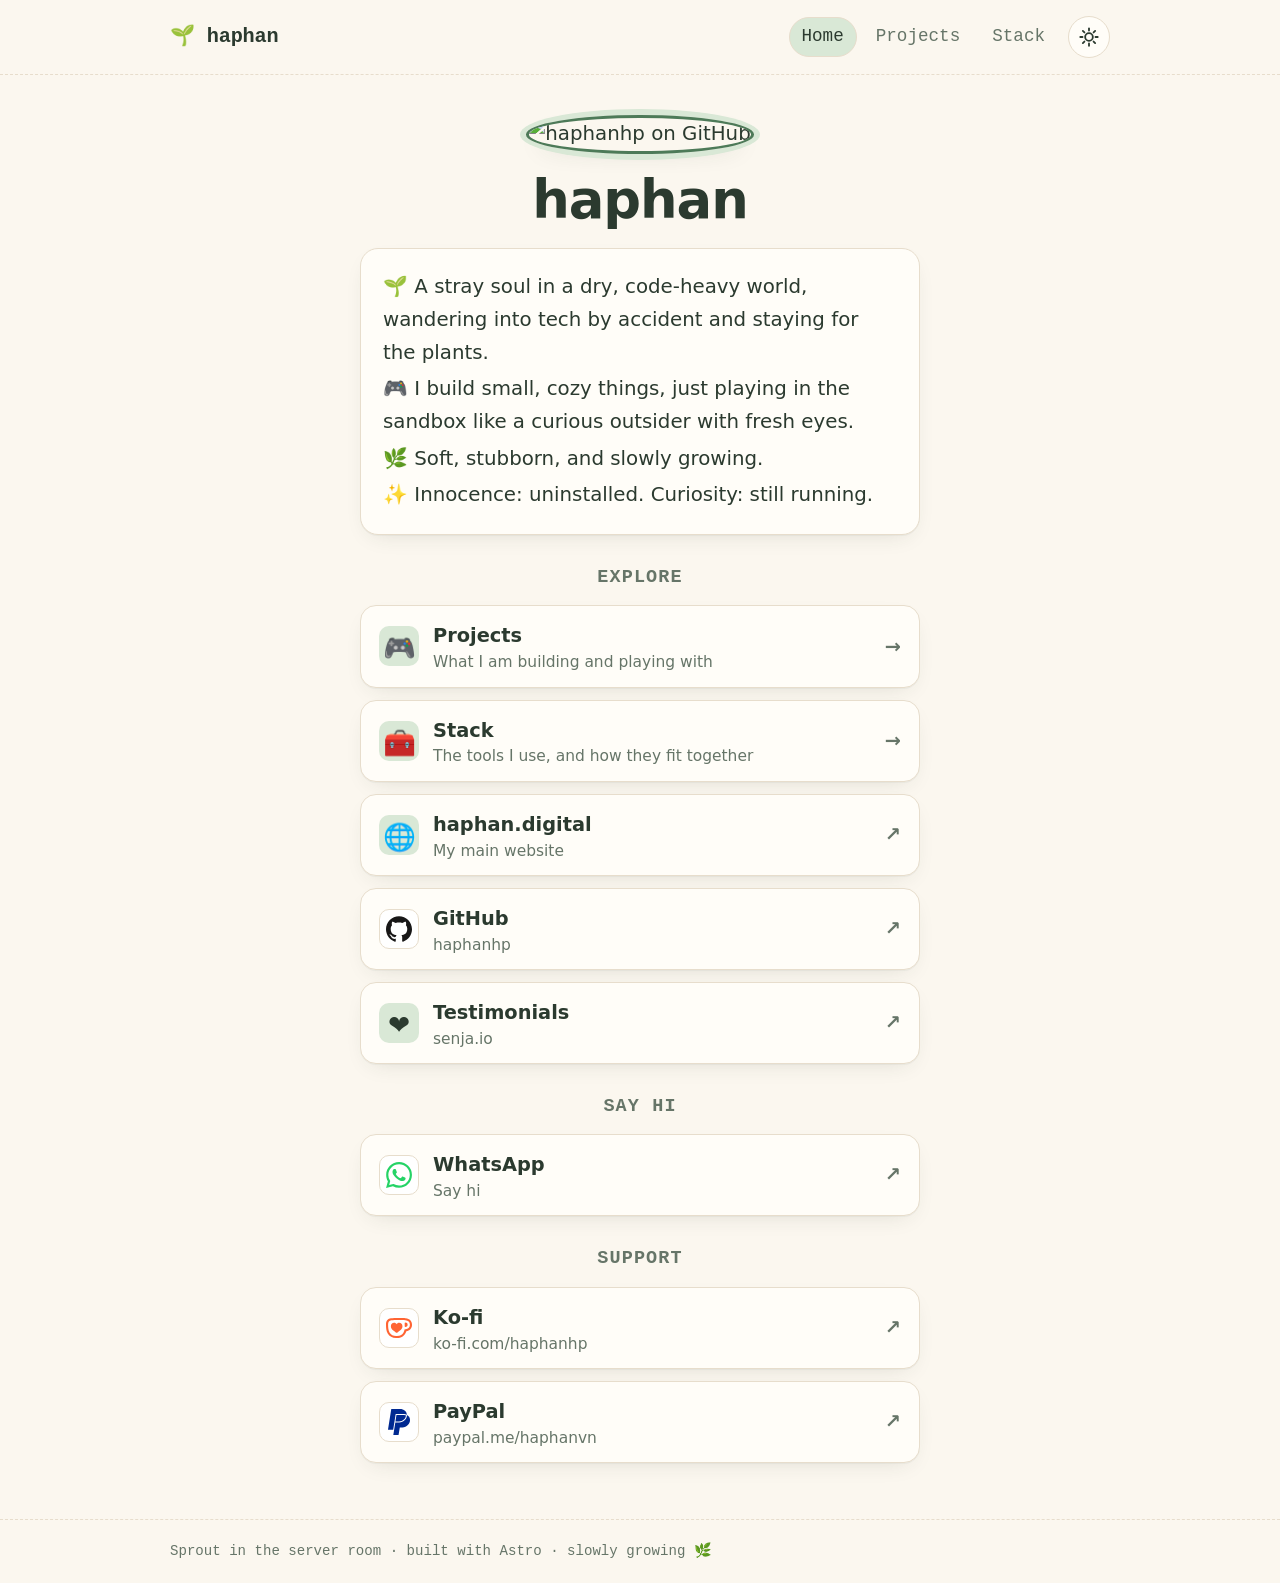
==== commit 3dd3418c: "Update pages: text size up one step Co-Authored-By: Claude Sonnet 5.5 <noreply@anthropic.com> Claude" ====
--- a/index.html
+++ b/index.html
@@ -7,7 +7,7 @@
           document.documentElement.setAttribute("data-theme", t);
         } catch (e) {}
       })();
-    </script><link rel="icon" type="image/svg+xml" href="/favicon.svg"><link rel="stylesheet" href="/_astro/index.BOtT-D8Y.css"></head> <body> <header class="site-header"> <a class="brand" href="https://haphan.digital" rel="noopener" title="haphan.digital"><span class="sprout" aria-hidden="true">🌱</span> haphan</a> <div class="header-right"> <nav aria-label="Main"> <a href="/" aria-current="page">Home</a><a href="/projects/">Projects</a><a href="/stack/">Stack</a> </nav> <button class="theme-toggle" id="theme-toggle" type="button" aria-label="Switch between light and dark mode" title="Light / dark mode"> <svg class="sun" viewBox="0 0 24 24" fill="none" stroke="currentColor" stroke-width="2" stroke-linecap="round" aria-hidden="true"><circle cx="12" cy="12" r="4.2"></circle><path d="M12 2.5v2.4M12 19.1v2.4M2.5 12h2.4M19.1 12h2.4M5.3 5.3l1.7 1.7M17 17l1.7 1.7M5.3 18.7L7 17M17 7l1.7-1.7"></path></svg> <svg class="moon" viewBox="0 0 24 24" fill="none" stroke="currentColor" stroke-width="2" stroke-linecap="round" stroke-linejoin="round" aria-hidden="true"><path d="M20.5 14.2A8.5 8.5 0 1 1 9.8 3.5a6.8 6.8 0 0 0 10.7 10.7z"></path></svg> </button> </div> </header> <script>
+    </script><link rel="icon" type="image/svg+xml" href="/favicon.svg"><link rel="stylesheet" href="/_astro/index.DCUNqEWF.css"></head> <body> <header class="site-header"> <a class="brand" href="https://haphan.digital" rel="noopener" title="haphan.digital"><span class="sprout" aria-hidden="true">🌱</span> haphan</a> <div class="header-right"> <nav aria-label="Main"> <a href="/" aria-current="page">Home</a><a href="/projects/">Projects</a><a href="/stack/">Stack</a> </nav> <button class="theme-toggle" id="theme-toggle" type="button" aria-label="Switch between light and dark mode" title="Light / dark mode"> <svg class="sun" viewBox="0 0 24 24" fill="none" stroke="currentColor" stroke-width="2" stroke-linecap="round" aria-hidden="true"><circle cx="12" cy="12" r="4.2"></circle><path d="M12 2.5v2.4M12 19.1v2.4M2.5 12h2.4M19.1 12h2.4M5.3 5.3l1.7 1.7M17 17l1.7 1.7M5.3 18.7L7 17M17 7l1.7-1.7"></path></svg> <svg class="moon" viewBox="0 0 24 24" fill="none" stroke="currentColor" stroke-width="2" stroke-linecap="round" stroke-linejoin="round" aria-hidden="true"><path d="M20.5 14.2A8.5 8.5 0 1 1 9.8 3.5a6.8 6.8 0 0 0 10.7 10.7z"></path></svg> </button> </div> </header> <script>
       (function () {
         var root = document.documentElement;
         var btn = document.getElementById("theme-toggle");
--- a/_astro/index.DCUNqEWF.css
+++ b/_astro/index.DCUNqEWF.css
@@ -0,0 +1 @@
+:root{--bg: #fbf7ef;--surface: #fffdf8;--ink: #2b3a2f;--muted: #667568;--sage: #d9e8d6;--sage-deep: #4d7a58;--rose: #f1d6d0;--rose-deep: #a4585a;--line: #e7ddcc;--shadow: 0 1px 0 rgba(43, 58, 47, .04), 0 8px 24px -12px rgba(43, 58, 47, .18);--glow: rgba(77, 122, 88, .5);--radius: 18px;--sans: ui-rounded, "Nunito", "Segoe UI", system-ui, -apple-system, sans-serif;--mono: ui-monospace, "JetBrains Mono", "SF Mono", Menlo, Consolas, monospace}@media(prefers-color-scheme:dark){:root:not([data-theme=light]){--bg: #0f1612;--surface: #263729;--ink: #e9f0e7;--muted: #a0b0a2;--sage: #33513d;--sage-deep: #93c9a0;--rose: #47302f;--rose-deep: #e8a9a4;--line: #3a5040;--shadow: 0 1px 0 rgba(255, 255, 255, .04) inset, 0 10px 28px -12px rgba(0, 0, 0, .7);--glow: rgba(147, 201, 160, .65)}}:root[data-theme=dark]{--bg: #0f1612;--surface: #263729;--ink: #e9f0e7;--muted: #a0b0a2;--sage: #33513d;--sage-deep: #93c9a0;--rose: #47302f;--rose-deep: #e8a9a4;--line: #3a5040;--shadow: 0 1px 0 rgba(255, 255, 255, .04) inset, 0 10px 28px -12px rgba(0, 0, 0, .7);--glow: rgba(147, 201, 160, .65)}*{box-sizing:border-box}html{-webkit-text-size-adjust:100%;font-size:110%}body{margin:0;background:var(--bg);color:var(--ink);font:1.125rem/1.65 var(--sans);min-height:100vh;display:flex;flex-direction:column}a{color:var(--sage-deep);text-decoration-thickness:1px;text-underline-offset:3px}a:hover{color:var(--rose-deep)}:focus-visible{outline:2px solid var(--rose-deep);outline-offset:3px;border-radius:6px}.site-header{display:flex;align-items:center;justify-content:space-between;gap:16px;padding:16px max(16px,calc((100vw - 940px)/2));border-bottom:1px dashed var(--line)}.brand{font-size:1.15rem;font-family:var(--mono);font-weight:700;color:var(--ink);text-decoration:none;letter-spacing:-.01em}.brand:hover{color:var(--ink)}.sprout{display:inline-block;transition:transform .4s ease}.brand:hover .sprout{transform:rotate(-12deg) scale(1.15)}.theme-toggle{display:inline-flex;align-items:center;justify-content:center;width:42px;height:42px;padding:0;border-radius:999px;border:1px solid var(--line);background:var(--surface);color:var(--ink);cursor:pointer;transition:background .2s,transform .2s}.theme-toggle:hover{background:var(--sage);transform:rotate(-12deg)}.theme-toggle svg{width:22px;height:22px}.theme-toggle .moon{display:none}:root[data-theme=dark] .theme-toggle .sun{display:none}:root[data-theme=dark] .theme-toggle .moon{display:inline}.header-right{display:flex;align-items:center;gap:10px;flex-wrap:wrap;justify-content:flex-end}.site-header nav{display:flex;gap:6px;flex-wrap:wrap}.site-header nav a{font-family:var(--mono);font-size:1rem;color:var(--muted);text-decoration:none;padding:4px 12px;border-radius:999px;border:1px solid transparent;transition:background .2s,color .2s}.site-header nav a:hover{background:var(--sage);color:var(--ink)}.site-header nav a[aria-current=page]{background:var(--sage);color:var(--ink);border-color:var(--line)}main{width:min(940px,100% - 32px);margin:0 auto;padding:40px 0 56px;flex:1}h1{font-size:clamp(2.2rem,6vw,3rem);line-height:1.15;margin:0 0 8px;letter-spacing:-.02em}h2{font-size:1.45rem;margin:40px 0 6px;display:flex;align-items:center;gap:8px}.lede{color:var(--muted);margin:0 0 24px;font-family:var(--mono);font-size:.92rem}.bio{background:var(--surface);border:1px solid var(--line);border-radius:var(--radius);padding:18px 22px;margin:20px 0 8px;box-shadow:var(--shadow)}.bio p{margin:4px 0}.group-note{color:var(--muted);font-size:.9rem;margin:0 0 14px}.grid{display:grid;gap:14px;grid-template-columns:repeat(auto-fill,minmax(280px,1fr))}.card{background:var(--surface);border:1px solid var(--line);border-radius:var(--radius);padding:18px 20px;box-shadow:var(--shadow);display:flex;flex-direction:column;gap:6px;transition:transform .2s ease,border-color .2s ease}.card:hover{transform:translateY(-2px);border-color:var(--sage-deep)}.card h3{margin:0;font-size:1.25rem;display:flex;align-items:center;gap:8px;flex-wrap:wrap}.card h3 a{color:var(--ink);text-decoration:none}.card h3 a:hover{color:var(--sage-deep);text-decoration:underline}.card .icon{font-size:1.7rem}.card p{margin:0;color:var(--muted);font-size:1.02rem}.card p.note{color:var(--rose-deep);font-family:var(--mono);font-size:.8rem}.card .foot{margin-top:auto;padding-top:8px;display:flex;gap:12px;flex-wrap:wrap;font-family:var(--mono);font-size:.8rem;color:var(--muted)}.badge{font-family:var(--mono);font-size:.7rem;padding:2px 9px;border-radius:999px;background:var(--rose);color:var(--rose-deep);border:1px solid transparent}.badge.todo{background:transparent;border:1px dashed var(--rose-deep)}.stack-group{margin-top:32px}.stack-group h2{margin-top:0}table.stack{width:100%;border-collapse:separate;border-spacing:0;background:var(--surface);border:1px solid var(--line);border-radius:var(--radius);overflow:hidden;box-shadow:var(--shadow)}table.stack td{padding:16px 18px;vertical-align:top;border-top:1px solid var(--line)}table.stack tr:first-child td{border-top:0}table.stack td.tool{width:36%;font-weight:600;font-size:1.12rem;white-space:nowrap}table.stack td.tool .icon{display:inline-block;width:46px;margin-right:12px;text-align:center;font-size:1.5rem;vertical-align:middle}table.stack td.tool .logo{display:inline-block;vertical-align:middle;width:46px;height:46px;padding:7px;margin-right:14px;object-fit:contain;background:#fff;border:1px solid var(--line);border-radius:10px}table.stack td.tool a{color:var(--ink);text-decoration:none}table.stack td.tool a:hover{color:var(--sage-deep);text-decoration:underline}table.stack td.how{color:var(--muted);font-size:1.05rem}table.stack tr:hover td{background:color-mix(in srgb,var(--sage) 35%,transparent)}tr.unconfirmed td{outline:1px dashed var(--rose-deep);outline-offset:-3px}.loop{margin-top:56px}.loop figure{margin:12px 0 0;background:var(--surface);border:1px solid var(--line);border-radius:var(--radius);padding:12px;box-shadow:var(--shadow)}.loop svg{width:100%;height:auto;display:block}.loop figcaption{color:var(--muted);font-size:1rem;padding:6px 10px 2px}.loop .node.brand{fill:#fff}.loop .node{fill:var(--sage);stroke:var(--sage-deep);stroke-width:1.5;transition:fill .2s}.loop g.n:hover .node{fill:var(--rose)}.loop .lbl{fill:var(--ink);font-family:var(--mono);font-size:18px;text-anchor:middle}.loop .lane{fill:var(--rose-deep);font-family:var(--mono);font-size:15.5px;letter-spacing:.06em;text-transform:uppercase}.loop .sub{fill:var(--muted);font-family:var(--mono);font-size:14.5px;text-anchor:middle}.loop svg.narrow{display:none}@media(max-width:640px){.loop svg.wide{display:none}.loop svg.narrow{display:block;max-width:360px;margin:0 auto}}.loop .verb{fill:var(--rose-deep);font-family:var(--mono);font-size:15.5px;text-anchor:middle}.loop .edge{fill:none;stroke:var(--sage-deep);stroke-width:1.6;stroke-dasharray:5 5}.loop .edge.draw{animation:dash 24s linear infinite}@keyframes dash{to{stroke-dashoffset:-400}}.loop marker path{fill:var(--sage-deep)}.site-footer{border-top:1px dashed var(--line);padding:20px max(16px,calc((100vw - 940px)/2));color:var(--muted);font-family:var(--mono);font-size:.8rem}@media(max-width:640px){table.stack,table.stack tbody,table.stack tr,table.stack td{display:block;width:100%}table.stack tr{padding:12px 16px;border-top:1px solid var(--line)}table.stack tr:first-child{border-top:0}table.stack td{padding:0;border:0!important}table.stack td.tool{width:100%;white-space:normal;margin-bottom:2px}}@media(prefers-reduced-motion:reduce){*,*:before,*:after{animation:none!important;transition:none!important}}table.stack td.tool .logo{transition:transform .25s ease,box-shadow .25s ease}table.stack tr:hover td.tool .logo{transform:scale(1.28);box-shadow:0 0 0 2px var(--sage-deep),0 0 22px 4px var(--glow)}table.stack td.tool .icon{transition:transform .25s ease,filter .25s ease}table.stack tr:hover td.tool .icon{transform:scale(1.28);filter:drop-shadow(0 0 8px var(--glow))}.card .icon{display:inline-block;transition:transform .25s ease,filter .25s ease}.card:hover .icon{transform:scale(1.3) rotate(-6deg);filter:drop-shadow(0 0 9px var(--glow))}.card:hover{box-shadow:var(--shadow),0 0 26px -6px var(--glow)}.loop g.n{transition:transform .25s ease;transform-box:fill-box;transform-origin:center;cursor:default}.loop g.n:hover{transform:scale(1.12)}.loop g.n:hover .node{filter:drop-shadow(0 0 10px var(--glow));stroke-width:2.5}.home{max-width:560px;margin:0 auto;text-align:center}.home .avatar{width:112px;height:112px;border-radius:50%;border:3px solid var(--sage-deep);box-shadow:0 0 0 6px var(--sage),var(--shadow);object-fit:cover}.home h1{margin:16px 0 4px}.home .bio{text-align:left;margin:18px 0 24px}.links{list-style:none;margin:0;padding:0;display:grid;gap:12px}.link-btn{display:flex;align-items:center;gap:14px;padding:14px 18px;background:var(--surface);border:1px solid var(--line);border-radius:16px;color:var(--ink);text-decoration:none;text-align:left;font-weight:600;font-size:1.1rem;box-shadow:var(--shadow);transition:transform .2s ease,border-color .2s ease,box-shadow .2s ease}.link-btn:hover{color:var(--ink);transform:translateY(-2px) scale(1.01);border-color:var(--sage-deep);box-shadow:var(--shadow),0 0 26px -6px var(--glow)}.link-btn .lb-icon{flex:none;width:40px;height:40px;display:grid;place-items:center;font-size:1.5rem;background:var(--sage);border-radius:10px;transition:transform .25s ease,filter .25s ease}.link-btn .lb-icon img{width:26px;height:26px;object-fit:contain}.link-btn:hover .lb-icon{transform:scale(1.2) rotate(-6deg);filter:drop-shadow(0 0 8px var(--glow))}.link-btn small{display:block;font-weight:400;color:var(--muted);font-size:.88rem;line-height:1.3}.link-btn .arrow{margin-left:auto;color:var(--muted)}.home .link-section h2{justify-content:center;margin:28px 0 12px;font-size:1.05rem;color:var(--muted);font-family:var(--mono);font-weight:600;letter-spacing:.06em;text-transform:uppercase}.link-btn .lb-icon:has(img){background:#fff;border:1px solid var(--line)}.home .link-section+.link-section{margin-top:12px}.loop svg.narrow .lbl{font-size:16px}.loop svg.narrow .sub{font-size:13px}.loop svg.narrow .verb,.loop svg.narrow .lane{font-size:14px}.brand{white-space:nowrap}@media(max-width:480px){.site-header{flex-wrap:wrap;row-gap:8px}.site-header nav a{padding:4px 9px;font-size:.92rem}}
